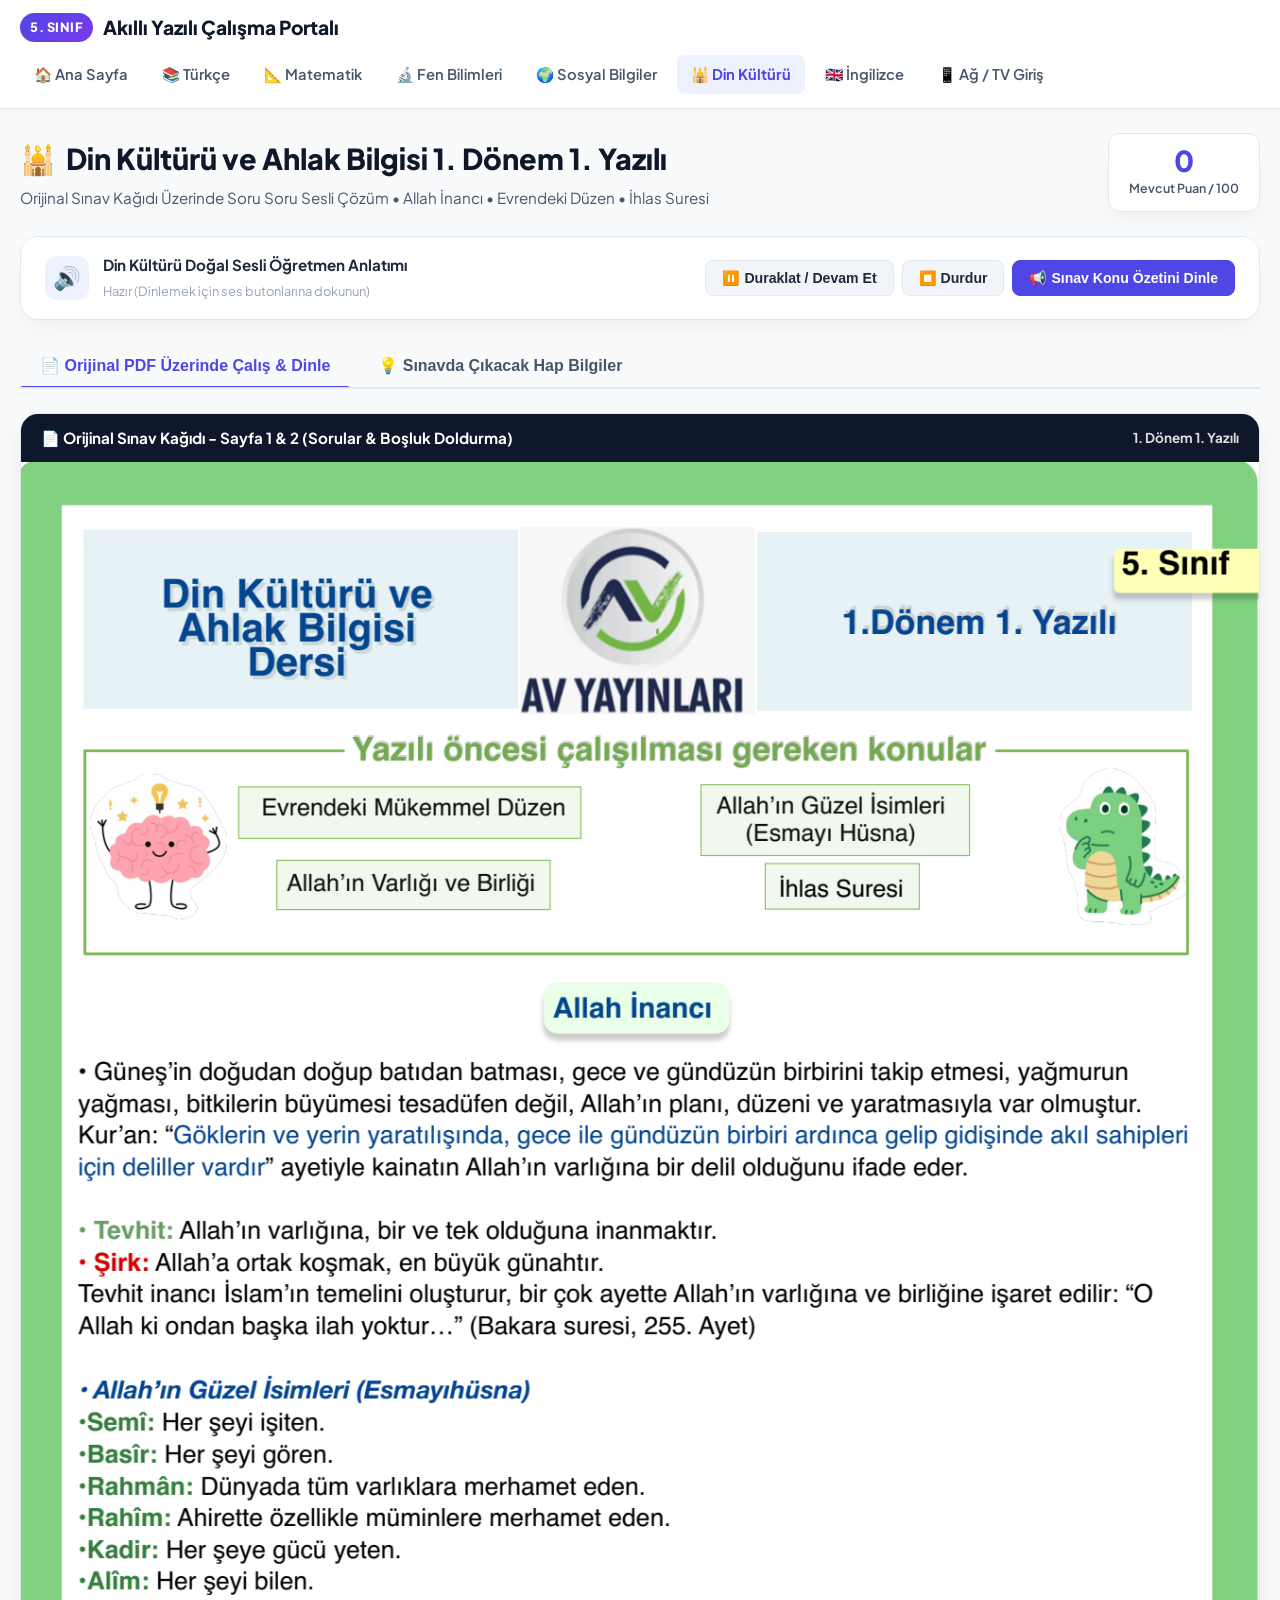
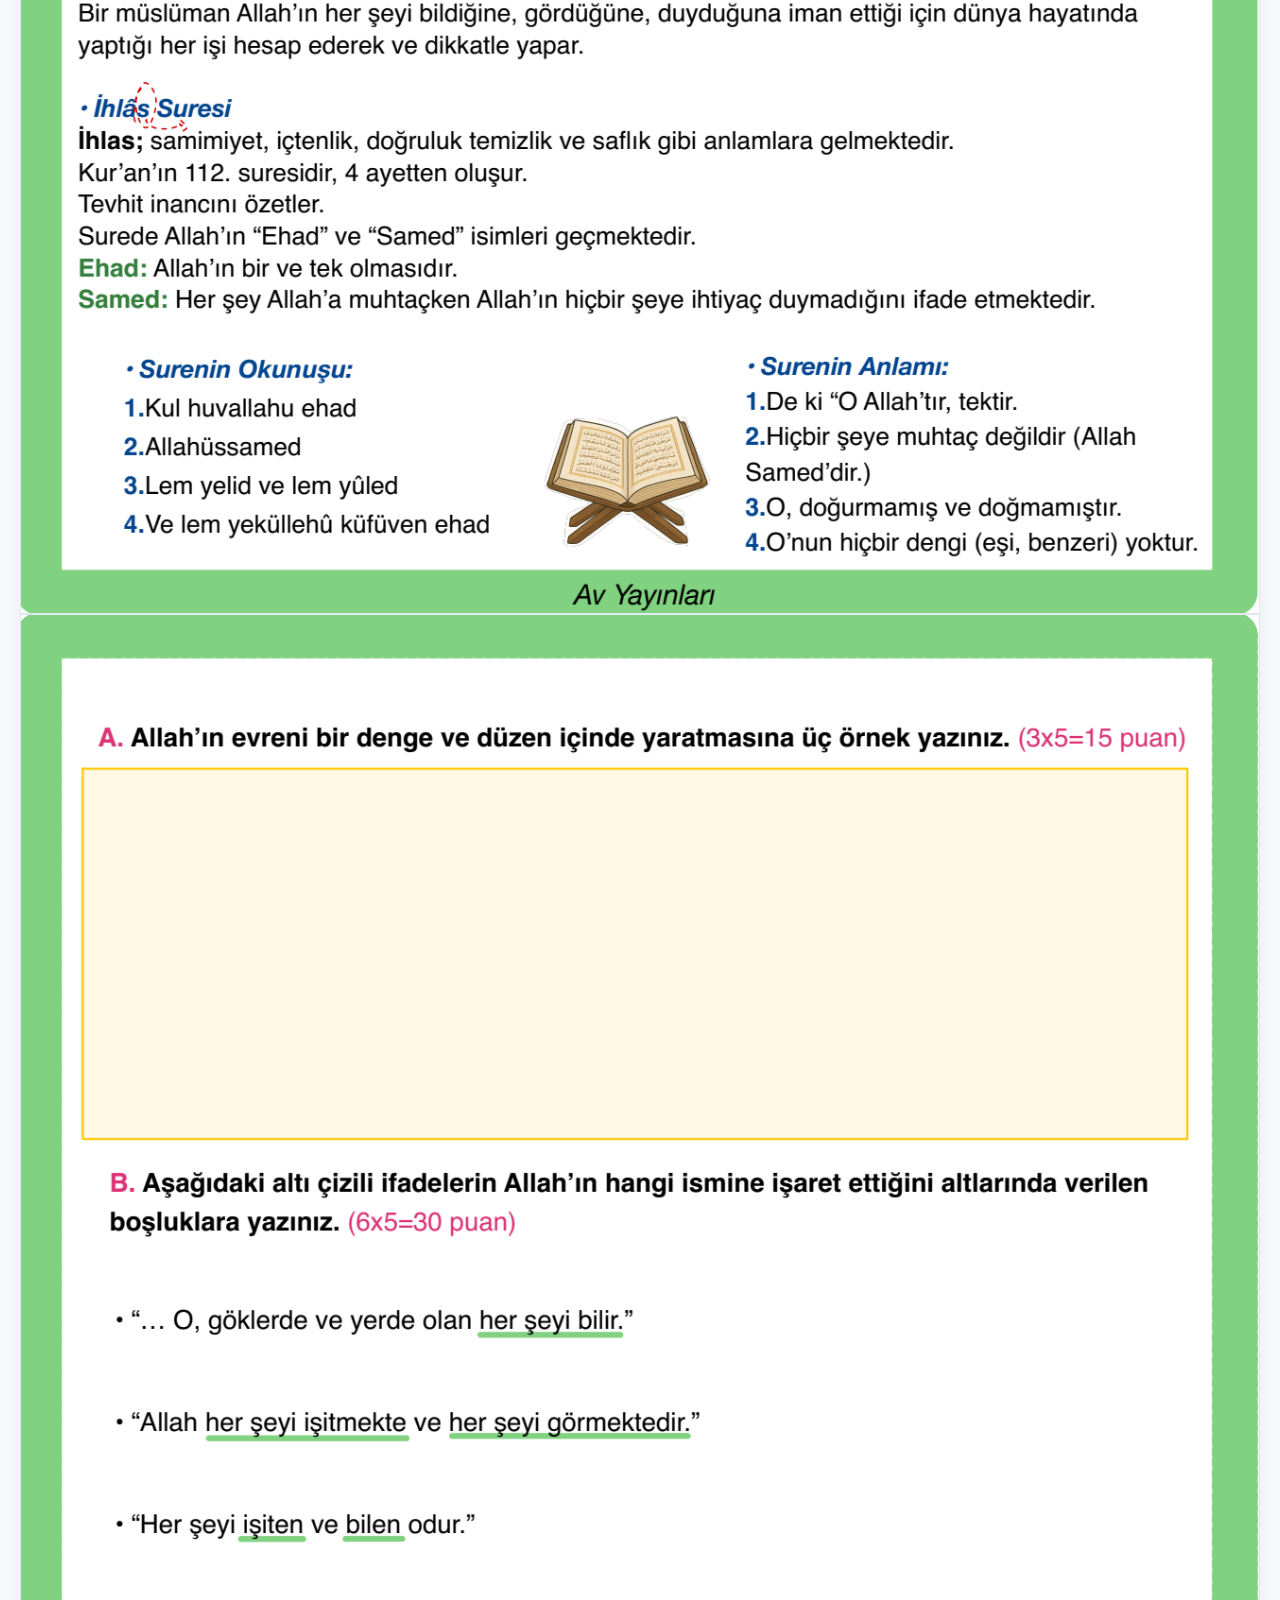
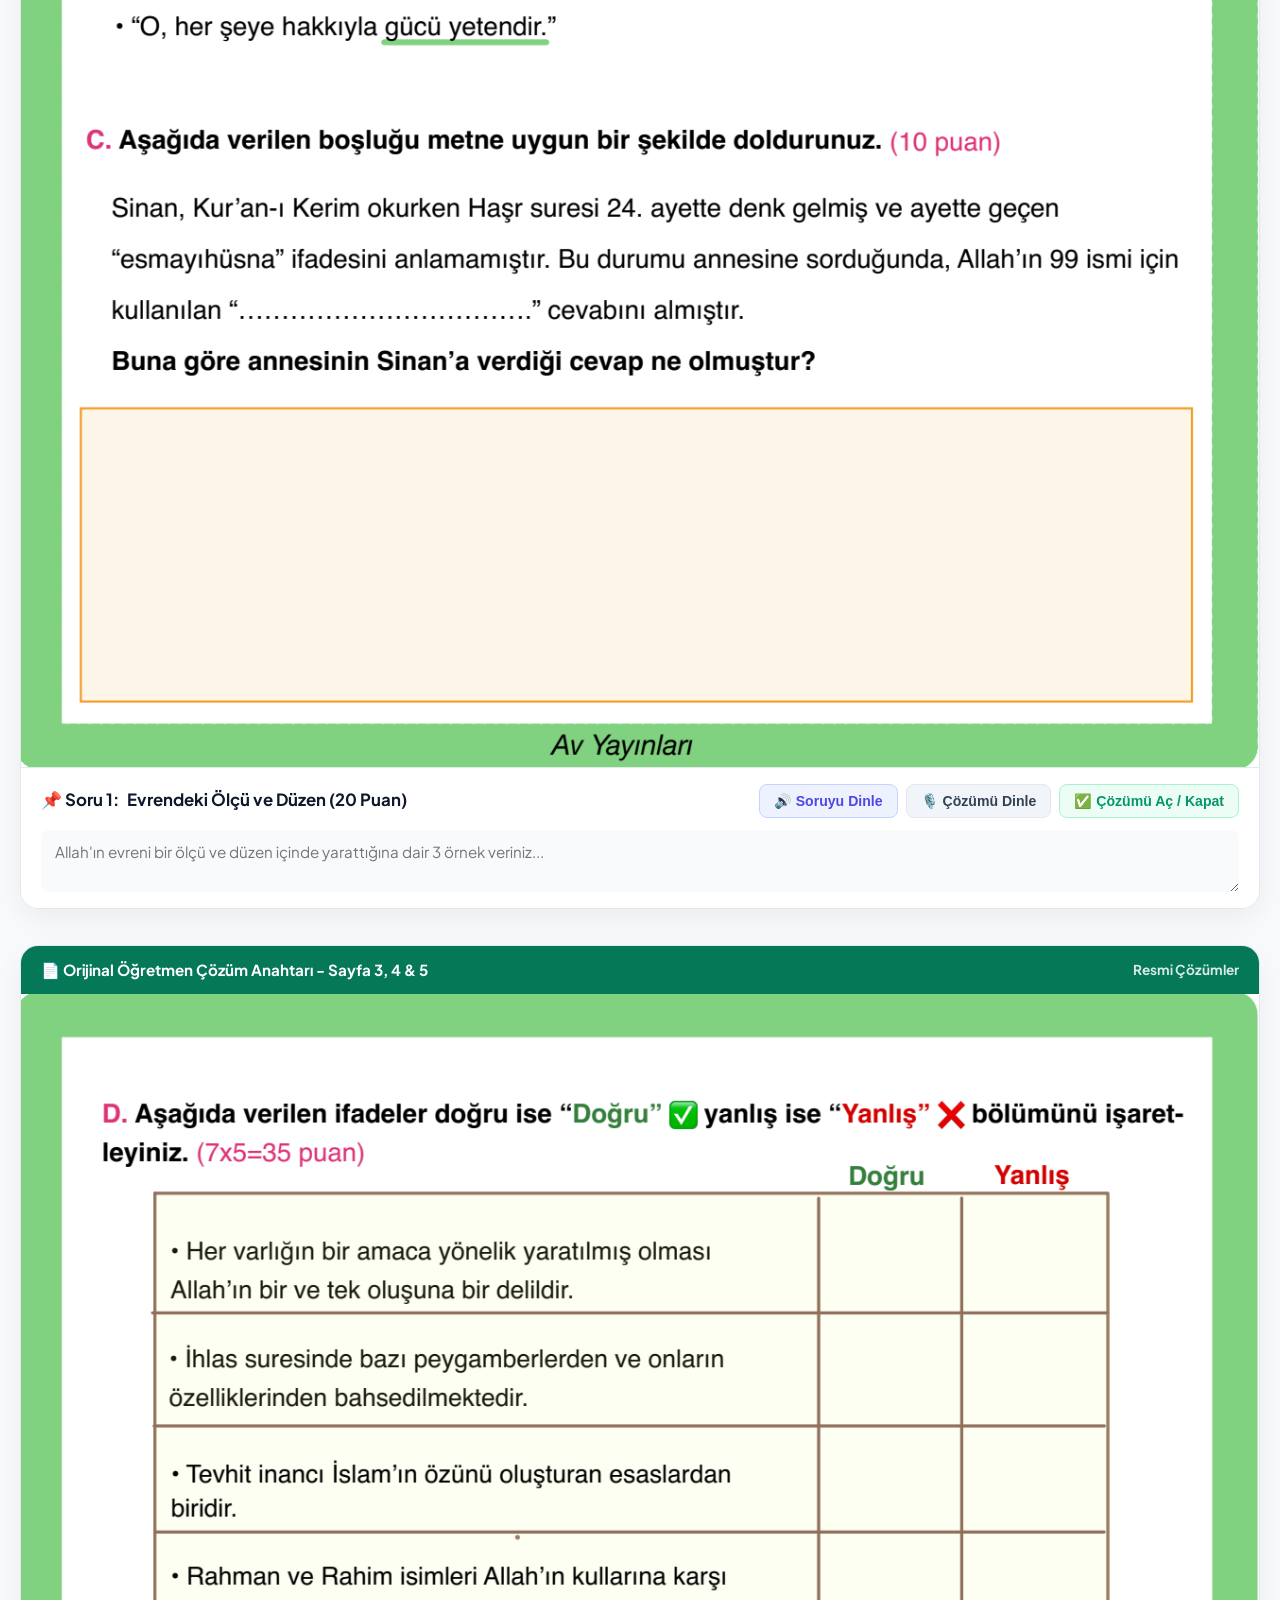
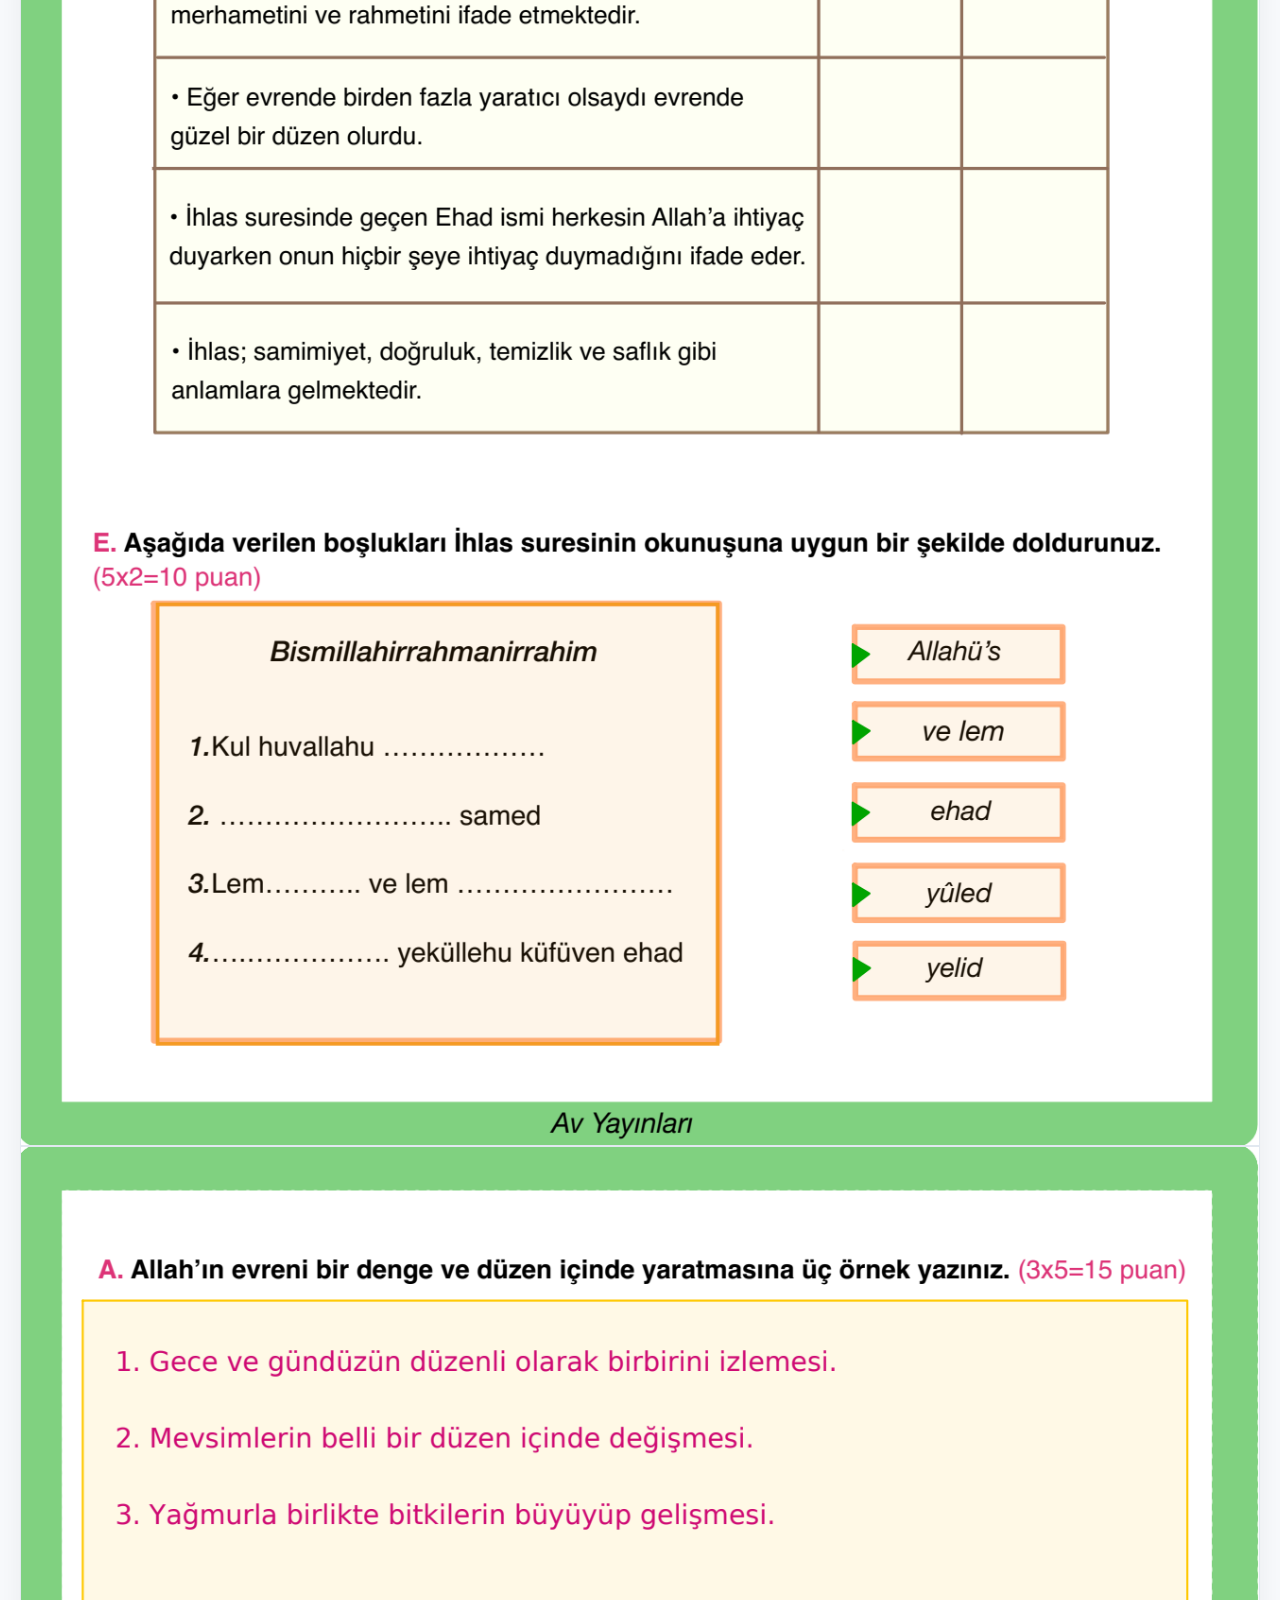
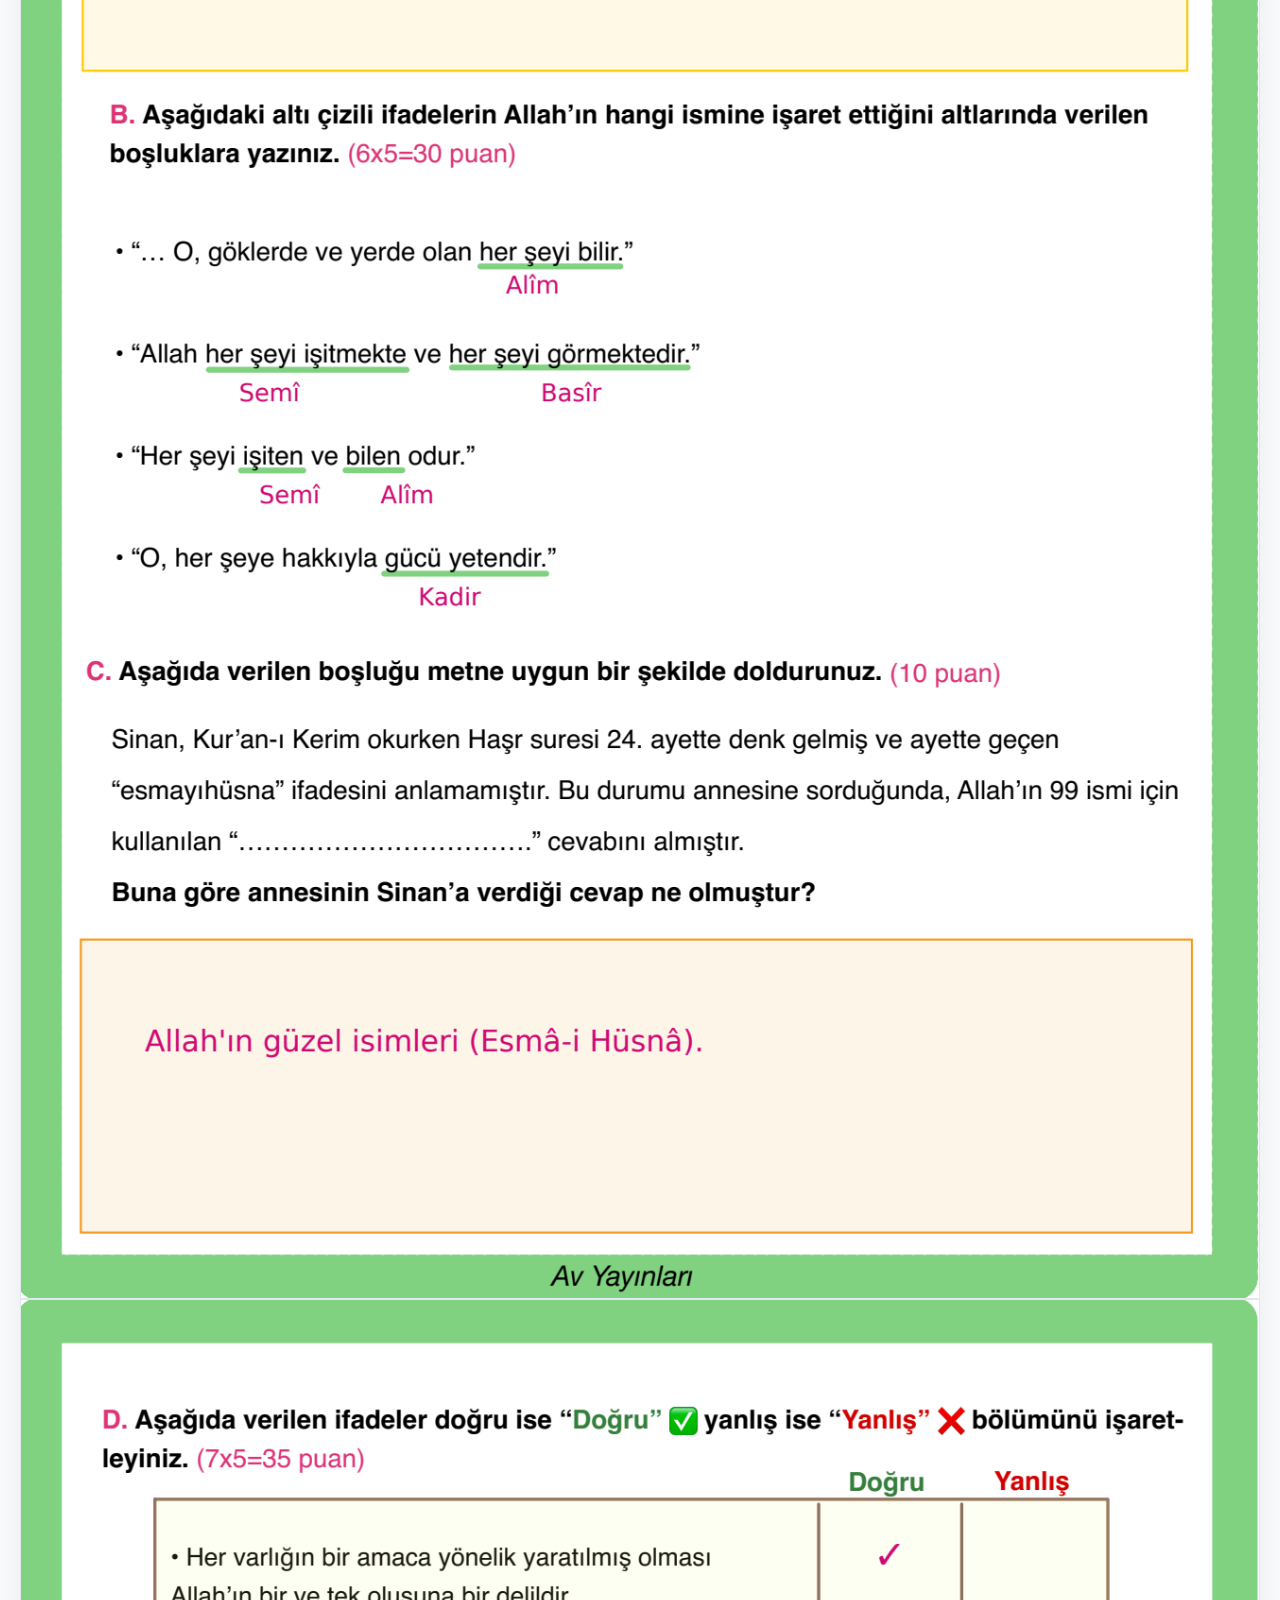
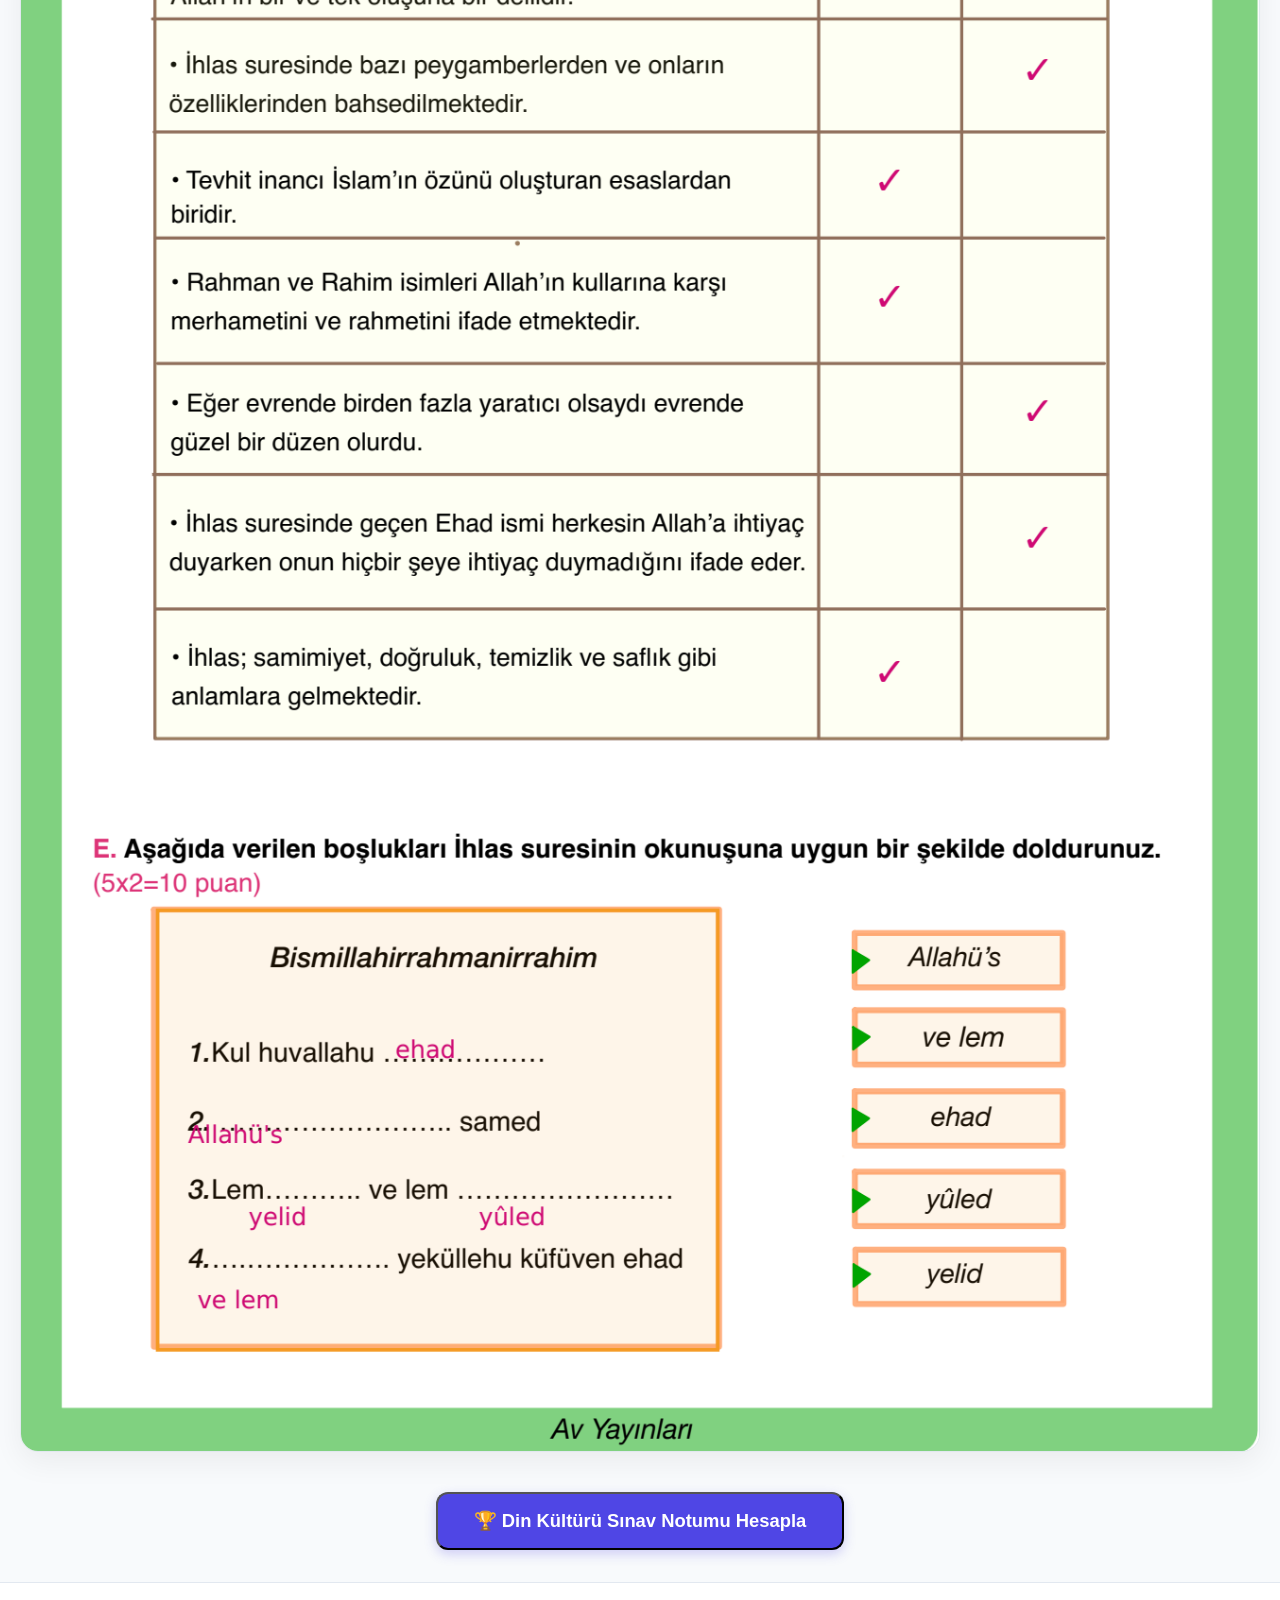
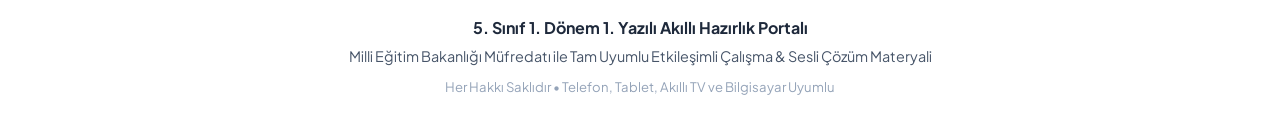
==== din-kulturu.html @ d29bfb3f "Temiz ve ilk yukleme" ====
<!DOCTYPE html>
<html lang="tr">
<head>
  <meta charset="UTF-8">
  <meta name="viewport" content="width=device-width, initial-scale=1.0">
  <title>5. Sınıf Din Kültürü 1. Dönem 1. Yazılı - Orijinal PDF Üzerinde Çalışma</title>
  <link rel="stylesheet" href="assets/css/style.css">
  <link rel="preconnect" href="https://fonts.googleapis.com">
  <link rel="preconnect" href="https://fonts.gstatic.com" crossorigin>
  <link href="https://fonts.googleapis.com/css2?family=Plus+Jakarta+Sans:wght@400;500;600;700;800&display=swap" rel="stylesheet">
  <style>body { font-family: 'Plus Jakarta Sans', system-ui, sans-serif; }</style>
</head>
<body class="theme-din">
  
    <header class="site-header">
      <div class="nav-bar">
        <a href="index.html" class="brand-link">
          <span class="brand-badge">5. SINIF</span>
          <span>Akıllı Yazılı Çalışma Portalı</span>
        </a>
        <nav class="nav-links">
          <a href="index.html" class="nav-link">🏠 Ana Sayfa</a>
<a href="turkce.html" class="nav-link">📚 Türkçe</a>
<a href="matematik.html" class="nav-link">📐 Matematik</a>
<a href="fen-bilimleri.html" class="nav-link">🔬 Fen Bilimleri</a>
<a href="sosyal-bilgiler.html" class="nav-link">🌍 Sosyal Bilgiler</a>
<a href="din-kulturu.html" class="nav-link active">🕌 Din Kültürü</a>
<a href="ingilizce.html" class="nav-link">🇬🇧 İngilizce</a>
<a href="qr_giris.html" class="nav-link">📱 Ağ / TV Giriş</a>

        </nav>
      </div>
    </header>
    

  <main class="container">
    <div class="lesson-header">
      <div class="lesson-info">
        <h1><span>🕌</span> Din Kültürü ve Ahlak Bilgisi 1. Dönem 1. Yazılı</h1>
        <p>Orijinal Sınav Kağıdı Üzerinde Soru Soru Sesli Çözüm • Allah İnancı • Evrendeki Düzen • İhlas Suresi</p>
      </div>
      <div class="score-box">
        <div class="score-val" id="currentScoreVal">0</div>
        <div class="score-lbl">Mevcut Puan / 100</div>
      </div>
    </div>

    <!-- Master Audio Bar -->
    <div class="audio-bar">
      <div class="audio-bar-info">
        <div class="audio-icon-pulse">🔊</div>
        <div>
          <strong style="display:block; font-size:0.95rem;">Din Kültürü Doğal Sesli Öğretmen Anlatımı</strong>
          <span id="audioStatusText" style="font-size:0.8rem; color:#94a3b8;">Hazır (Dinlemek için ses butonlarına dokunun)</span>
        </div>
      </div>
      <div class="audio-controls">
        <button class="btn-audio" onclick="portalApp.pauseSpeech()">⏸️ Duraklat / Devam Et</button>
        <button class="btn-audio" onclick="portalApp.stopSpeech()">⏹️ Durdur</button>
        <button class="btn-audio primary" onclick="portalApp.playAudio('din_summary.mp3')">📢 Sınav Konu Özetini Dinle</button>
      </div>
    </div>

    <!-- Navigation Tabs -->
    <div class="tabs-nav">
      <button class="tab-btn active" data-tab="pdf-pane">📄 Orijinal PDF Üzerinde Çalış & Dinle</button>
      <button class="tab-btn" data-tab="summary-pane">💡 Sınavda Çıkacak Hap Bilgiler</button>
    </div>

    <!-- TAB 1: DIRECT PDF WORKBENCH -->
    <div id="pdf-pane" class="tab-pane active">
      <div class="interactive-pdf-container">
        
        <!-- PAGE 1 -->
        <div class="pdf-interactive-page">
          <div class="page-banner">
            <span>📄 Orijinal Sınav Kağıdı - Sayfa 1 & 2 (Sorular & Boşluk Doldurma)</span>
            <span style="font-size:0.85rem; opacity:0.85;">1. Dönem 1. Yazılı</span>
          </div>
          <div class="pdf-image-wrap">
            <img src="assets/img/din_p1.png" alt="Din Kültürü Sayfa 1" loading="eager">
          </div>
          <div class="pdf-image-wrap" style="border-top:2px solid #e2e8f0;">
            <img src="assets/img/din_p2.png" alt="Din Kültürü Sayfa 2" loading="lazy">
          </div>
          <div class="pdf-question-controls">
            <!-- Q1 Controls -->
            <div class="q-strip-header">
              <div class="q-strip-title"><span>📌 Soru 1:</span> Evrendeki Ölçü ve Düzen (20 Puan)</div>
              <div class="q-strip-actions">
                <button class="btn-q-action audio-play" onclick="portalApp.playAudio('din_q1.mp3')">🔊 Soruyu Dinle</button>
                <button class="btn-q-action" onclick="portalApp.playAudio('din_sol1.mp3')">🎙️ Çözümü Dinle</button>
                <button class="btn-q-action solution-btn" onclick="portalApp.toggleSolution('pdf_sol_din_1')">✅ Çözümü Aç / Kapat</button>
              </div>
            </div>
            <textarea class="student-input-box" placeholder="Allah'ın evreni bir ölçü ve düzen içinde yarattığına dair 3 örnek veriniz..."></textarea>
            <div id="pdf_sol_din_1" class="q-solution-reveal">
              <strong>✅ Resmi Cevap:</strong> 1. Gece ve gündüzün ardı ardına gelmesi, 2. Mevsimlerin kusursuz bir sırayla birbirini takip etmesi, 3. Güneş sistemindeki gezegenlerin birbirine çarpmadan yörüngelerinde dönmesi, 4. Canlıların solunum için oksijene olan dengesi.
              <div class="self-grading">
                <span>Puan Ver:</span>
                <button class="grade-btn full" onclick="portalApp.gradeQuestion('q_din_1', 20, 20, this)">20 Puan (Tam)</button>
                <button class="grade-btn half" onclick="portalApp.gradeQuestion('q_din_1', 20, 10, this)">10 Puan</button>
                <button class="grade-btn zero" onclick="portalApp.gradeQuestion('q_din_1', 20, 0, this)">0 Puan</button>
              </div>
            </div>
          </div>
        </div>

        <!-- PAGE 3 & 4 (Official Answers) -->
        <div class="pdf-interactive-page">
          <div class="page-banner" style="background:#047857;">
            <span>📄 Orijinal Öğretmen Çözüm Anahtarı - Sayfa 3, 4 & 5</span>
            <span style="font-size:0.85rem; opacity:0.85;">Resmi Çözümler</span>
          </div>
          <div class="pdf-image-wrap">
            <img src="assets/img/din_p3.png" alt="Din Kültürü Cevap Sayfa 3" loading="lazy">
          </div>
          <div class="pdf-image-wrap" style="border-top:2px solid #e2e8f0;">
            <img src="assets/img/din_p4.png" alt="Din Kültürü Cevap Sayfa 4" loading="lazy">
          </div>
          <div class="pdf-image-wrap" style="border-top:2px solid #e2e8f0;">
            <img src="assets/img/din_p5.png" alt="Din Kültürü Cevap Sayfa 5" loading="lazy">
          </div>
        </div>

      </div>

      <div style="text-align: center; margin: 32px 0;">
        <button class="btn-start" style="padding: 16px 36px; font-size: 1.15rem; cursor: pointer;" onclick="portalApp.finishExam()">
          🏆 Din Kültürü Sınav Notumu Hesapla
        </button>
      </div>
    </div>

    <!-- TAB 2: SUMMARY HAP BİLGİLER -->
    <div id="summary-pane" class="tab-pane">
      <div class="summary-cards">
        <div class="summary-card">
          <h4>🌌 1. Evrendeki Mükemmel Uyum</h4>
          <ul>
            <li>Evrendeki her şey bir ölçü, düzen ve ahenk içinde yaratılmıştır (Kamer Suresi, 49. ayet).</li>
            <li>Su döngüsü, yer çekimi kanunu ve atmosferin koruyucu kalkanı bu düzenin kanıtlarıdır.</li>
          </ul>
        </div>
        <div class="summary-card">
          <h4>📖 2. İhlas Suresi ve Tevhit</h4>
          <ul>
            <li>Tevhit: Allah'ın bir ve tek olduğuna, hiçbir denginin bulunmadığına inanmaktır.</li>
            <li>İhlas Suresi tevhidi en özlü anlatan suredir: "De ki: O Allah tektir. Samed'dir. Doğurmamış ve doğmamıştır."</li>
          </ul>
        </div>
      </div>
    </div>

  </main>

  
    <div id="scoreModal" class="modal-overlay">
      <div class="modal-content">
        <h2>🎉 Sınav Çalışması Tamamlandı!</h2>
        <div class="modal-score" id="finalScoreVal">100</div>
        <p style="font-weight: 700; color: #64748b; margin-bottom: 12px;">Toplam Başarı Puanı / 100</p>
        <p id="scoreFeedback" style="font-size: 1.05rem; line-height: 1.5; color: #334155;">Harika bir çalışma gerçekleştirdin!</p>
        <button class="btn-modal" onclick="portalApp.closeModal()">Kapat ve İncelemeye Devam Et</button>
      </div>
    </div>
    
  
    <footer class="site-footer">
      <div class="container">
        <p style="font-weight: 700; color: #1e293b; font-size: 1rem;">5. Sınıf 1. Dönem 1. Yazılı Akıllı Hazırlık Portalı</p>
        <p style="margin-top: 4px;">Milli Eğitim Bakanlığı Müfredatı ile Tam Uyumlu Etkileşimli Çalışma & Sesli Çözüm Materyali</p>
        <p style="margin-top: 8px; font-size: 0.82rem; color: #94a3b8;">Her Hakkı Saklıdır • Telefon, Tablet, Akıllı TV ve Bilgisayar Uyumlu</p>
      </div>
    </footer>
    

  <script src="assets/js/app.js"></script>
  <script>
    initLesson('din', 'tr-TR');
  </script>
</body>
</html>
---- assets/css/style.css ----
/* Modern, Responsive & Universal Study Portal Styling (Mobile, Tablet, Desktop, Smart TV / TV Box) */
:root {
  --primary: #4f46e5;
  --primary-hover: #4338ca;
  --primary-light: #eef2ff;
  --slate-900: #0f172a;
  --slate-800: #1e293b;
  --slate-700: #334155;
  --slate-600: #475569;
  --slate-400: #94a3b8;
  --slate-200: #e2e8f0;
  --slate-100: #f1f5f9;
  --slate-50: #f8fafc;
  --success: #10b981;
  --success-dark: #059669;
  --warning: #f59e0b;
  --danger: #ef4444;
  --card-shadow: 0 10px 25px -5px rgba(0, 0, 0, 0.05), 0 8px 10px -6px rgba(0, 0, 0, 0.02);
  --card-shadow-hover: 0 20px 30px -10px rgba(79, 70, 229, 0.15), 0 10px 15px -5px rgba(0, 0, 0, 0.04);
  --radius-lg: 18px;
  --radius-md: 12px;
  --radius-sm: 8px;
}

* {
  box-sizing: border-box;
  margin: 0;
  padding: 0;
  -webkit-tap-highlight-color: transparent;
}

body {
  font-family: system-ui, -apple-system, BlinkMacSystemFont, 'Segoe UI', Roboto, Helvetica, Arial, sans-serif;
  background: #f8fafc;
  color: var(--slate-800);
  line-height: 1.6;
  min-height: 100vh;
  display: flex;
  flex-direction: column;
}

/* TV & Keyboard Focus styling */
a:focus-visible, button:focus-visible, textarea:focus-visible, input:focus-visible {
  outline: 4px solid #6366f1 !important;
  outline-offset: 3px !important;
  transform: scale(1.02);
  transition: transform 0.15s ease;
}

/* Container */
.container {
  width: 100%;
  max-width: 1280px;
  margin: 0 auto;
  padding: 0 20px;
}

/* Header */
.site-header {
  background: #ffffff;
  border-bottom: 1px solid var(--slate-200);
  position: sticky;
  top: 0;
  z-index: 100;
  box-shadow: 0 2px 8px rgba(0,0,0,0.03);
  backdrop-filter: blur(8px);
}

.nav-bar {
  display: flex;
  align-items: center;
  justify-content: space-between;
  padding: 12px 20px;
  max-width: 1280px;
  margin: 0 auto;
  flex-wrap: wrap;
  gap: 12px;
}

.brand-link {
  display: flex;
  align-items: center;
  gap: 10px;
  text-decoration: none;
  font-size: 1.2rem;
  font-weight: 800;
  color: var(--slate-900);
}

.brand-badge {
  background: linear-gradient(135deg, #4f46e5, #7c3aed);
  color: white;
  padding: 4px 10px;
  border-radius: 20px;
  font-size: 0.8rem;
  font-weight: 800;
  letter-spacing: 0.5px;
}

.nav-links {
  display: flex;
  align-items: center;
  gap: 6px;
  overflow-x: auto;
  padding-bottom: 2px;
  max-width: 100%;
}

.nav-link {
  text-decoration: none;
  color: var(--slate-600);
  padding: 8px 14px;
  border-radius: var(--radius-sm);
  font-weight: 600;
  font-size: 0.92rem;
  transition: all 0.2s ease;
  white-space: nowrap;
  display: inline-flex;
  align-items: center;
  gap: 6px;
}

.nav-link:hover {
  background: var(--slate-100);
  color: var(--primary);
}

.nav-link.active {
  background: var(--primary-light);
  color: var(--primary);
  font-weight: 700;
}

/* Hero Section */
.hero {
  background: linear-gradient(135deg, #312e81 0%, #4338ca 50%, #4f46e5 100%);
  color: white;
  border-radius: 24px;
  padding: 40px 32px;
  margin: 24px 0 32px;
  box-shadow: 0 15px 35px -10px rgba(67, 56, 202, 0.4);
  position: relative;
  overflow: hidden;
}

.hero::after {
  content: '';
  position: absolute;
  top: -40px;
  right: -40px;
  width: 250px;
  height: 250px;
  background: radial-gradient(circle, rgba(255,255,255,0.15) 0%, transparent 70%);
  border-radius: 50%;
  pointer-events: none;
}

.hero h1 {
  font-size: 2.1rem;
  font-weight: 800;
  line-height: 1.25;
  margin-bottom: 12px;
  letter-spacing: -0.5px;
}

.hero p {
  font-size: 1.05rem;
  color: #e0e7ff;
  max-width: 800px;
  line-height: 1.6;
}

.hero-stats {
  display: flex;
  flex-wrap: wrap;
  gap: 10px;
  margin-top: 24px;
}

.stat-pill {
  background: rgba(255, 255, 255, 0.16);
  border: 1px solid rgba(255, 255, 255, 0.25);
  backdrop-filter: blur(10px);
  padding: 8px 16px;
  border-radius: 30px;
  font-size: 0.9rem;
  font-weight: 600;
  display: flex;
  align-items: center;
  gap: 6px;
}

.stat-pill.network {
  background: #10b981;
  color: white;
  border: none;
  font-weight: 700;
}

/* Subject Grid */
.subject-grid {
  display: grid;
  grid-template-columns: repeat(auto-fit, minmax(340px, 1fr));
  gap: 24px;
  margin-bottom: 48px;
}

.subject-card {
  background: white;
  border-radius: var(--radius-lg);
  padding: 26px;
  border: 1px solid var(--slate-200);
  box-shadow: var(--card-shadow);
  display: flex;
  flex-direction: column;
  transition: all 0.25s cubic-bezier(0.16, 1, 0.3, 1);
  position: relative;
  overflow: hidden;
}

.subject-card::before {
  content: '';
  position: absolute;
  top: 0;
  left: 0;
  right: 0;
  height: 6px;
  background: var(--primary);
}

.subject-card.theme-fen::before { background: #0ea5e9; }
.subject-card.theme-mat::before { background: #3b82f6; }
.subject-card.theme-turkce::before { background: #ef4444; }
.subject-card.theme-sosyal::before { background: #f59e0b; }
.subject-card.theme-din::before { background: #10b981; }
.subject-card.theme-ingilizce::before { background: #8b5cf6; }

.subject-card:hover {
  transform: translateY(-5px);
  box-shadow: var(--card-shadow-hover);
  border-color: #cbd5e1;
}

.card-top {
  display: flex;
  align-items: center;
  justify-content: space-between;
  margin-bottom: 16px;
}

.card-icon {
  width: 52px;
  height: 52px;
  border-radius: 14px;
  background: var(--slate-100);
  display: flex;
  align-items: center;
  justify-content: center;
  font-size: 1.8rem;
}

.card-badge {
  background: var(--slate-100);
  color: var(--slate-700);
  padding: 4px 10px;
  border-radius: 20px;
  font-size: 0.78rem;
  font-weight: 700;
}

.subject-card h3 {
  font-size: 1.35rem;
  color: var(--slate-900);
  margin-bottom: 8px;
  font-weight: 700;
}

.subject-card p {
  color: var(--slate-600);
  font-size: 0.92rem;
  margin-bottom: 18px;
  flex-grow: 1;
}

.topic-tags {
  display: flex;
  flex-wrap: wrap;
  gap: 6px;
  margin-bottom: 22px;
}

.tag {
  background: var(--slate-50);
  border: 1px solid var(--slate-200);
  padding: 4px 9px;
  border-radius: 6px;
  font-size: 0.78rem;
  color: var(--slate-700);
  font-weight: 500;
}

.btn-start {
  display: inline-flex;
  align-items: center;
  justify-content: center;
  gap: 8px;
  background: var(--primary);
  color: white;
  text-decoration: none;
  padding: 12px 20px;
  border-radius: var(--radius-md);
  font-weight: 700;
  font-size: 0.98rem;
  transition: all 0.2s ease;
  box-shadow: 0 4px 12px rgba(79, 70, 229, 0.25);
}

.btn-start:hover {
  background: var(--primary-hover);
  transform: translateY(-1px);
  box-shadow: 0 6px 16px rgba(79, 70, 229, 0.35);
}

/* Master Audio Bar */
.audio-bar {
  background: white;
  border-radius: var(--radius-lg);
  padding: 16px 24px;
  margin-bottom: 24px;
  border: 1px solid var(--slate-200);
  box-shadow: var(--card-shadow);
  display: flex;
  align-items: center;
  justify-content: space-between;
  flex-wrap: wrap;
  gap: 16px;
}

.audio-bar.speaking {
  border-color: #6366f1;
  background: linear-gradient(to right, #ffffff, #f5f3ff);
}

.audio-bar-info {
  display: flex;
  align-items: center;
  gap: 14px;
}

.audio-icon-pulse {
  width: 44px;
  height: 44px;
  border-radius: 12px;
  background: var(--primary-light);
  color: var(--primary);
  display: flex;
  align-items: center;
  justify-content: center;
  font-size: 1.4rem;
}

.audio-controls {
  display: flex;
  align-items: center;
  gap: 8px;
  flex-wrap: wrap;
}

.btn-audio {
  background: var(--slate-100);
  color: var(--slate-800);
  border: 1px solid var(--slate-200);
  padding: 9px 16px;
  border-radius: var(--radius-sm);
  font-weight: 600;
  font-size: 0.88rem;
  cursor: pointer;
  transition: all 0.15s ease;
  display: inline-flex;
  align-items: center;
  gap: 6px;
}

.btn-audio:hover {
  background: var(--slate-200);
}

.btn-audio.primary {
  background: var(--primary);
  color: white;
  border-color: var(--primary);
}

.btn-audio.primary:hover {
  background: var(--primary-hover);
}

/* Tabs */
.tabs-nav {
  display: flex;
  gap: 8px;
  border-bottom: 2px solid var(--slate-200);
  margin-bottom: 24px;
  overflow-x: auto;
}

.tab-btn {
  background: none;
  border: none;
  padding: 12px 20px;
  font-size: 1rem;
  font-weight: 700;
  color: var(--slate-600);
  cursor: pointer;
  position: relative;
  transition: all 0.2s ease;
  white-space: nowrap;
}

.tab-btn:hover {
  color: var(--primary);
}

.tab-btn.active {
  color: var(--primary);
}

.tab-btn.active::after {
  content: '';
  position: absolute;
  bottom: -2px;
  left: 0;
  right: 0;
  height: 3px;
  background: var(--primary);
  border-radius: 3px 3px 0 0;
}

.tab-pane {
  display: none;
}

.tab-pane.active {
  display: block;
}

/* Lesson Header & Score Box */
.lesson-header {
  display: flex;
  align-items: center;
  justify-content: space-between;
  margin: 24px 0;
  flex-wrap: wrap;
  gap: 16px;
}

.lesson-info h1 {
  font-size: 1.8rem;
  font-weight: 800;
  color: var(--slate-900);
  display: flex;
  align-items: center;
  gap: 10px;
}

.lesson-info p {
  color: var(--slate-600);
  font-size: 0.95rem;
  margin-top: 4px;
}

.score-box {
  background: white;
  border: 1px solid var(--slate-200);
  border-radius: var(--radius-md);
  padding: 12px 20px;
  text-align: center;
  box-shadow: var(--card-shadow);
  min-width: 140px;
}

.score-val {
  font-size: 1.8rem;
  font-weight: 800;
  color: var(--primary);
  line-height: 1;
}

.score-lbl {
  font-size: 0.78rem;
  font-weight: 600;
  color: var(--slate-600);
  margin-top: 4px;
}

/* PDF INTERACTIVE VIEWER & OVERLAY */
.interactive-pdf-container {
  display: flex;
  flex-direction: column;
  gap: 36px;
  margin-bottom: 40px;
}

.pdf-interactive-page {
  background: white;
  border-radius: var(--radius-lg);
  border: 1px solid var(--slate-200);
  box-shadow: 0 10px 30px rgba(0,0,0,0.06);
  overflow: hidden;
}

.page-banner {
  background: var(--slate-900);
  color: white;
  padding: 12px 20px;
  display: flex;
  justify-content: space-between;
  align-items: center;
  font-weight: 700;
  font-size: 0.95rem;
}

.pdf-image-wrap {
  position: relative;
  width: 100%;
  background: #f1f5f9;
  text-align: center;
  line-height: 0;
}

.pdf-image-wrap img {
  width: 100%;
  height: auto;
  display: block;
  user-select: none;
}

/* Question Action Strip under/on PDF */
.pdf-question-controls {
  background: #ffffff;
  border-top: 1px solid var(--slate-200);
  padding: 16px 20px;
  display: flex;
  flex-direction: column;
  gap: 12px;
}

.q-strip-header {
  display: flex;
  align-items: center;
  justify-content: space-between;
  flex-wrap: wrap;
  gap: 8px;
}

.q-strip-title {
  font-size: 1.05rem;
  font-weight: 700;
  color: var(--slate-900);
  display: flex;
  align-items: center;
  gap: 8px;
}

.q-strip-actions {
  display: flex;
  align-items: center;
  gap: 8px;
  flex-wrap: wrap;
}

.btn-q-action {
  background: var(--slate-100);
  color: var(--slate-700);
  border: 1px solid var(--slate-200);
  padding: 8px 14px;
  border-radius: 8px;
  font-size: 0.88rem;
  font-weight: 600;
  cursor: pointer;
  transition: all 0.15s ease;
  display: inline-flex;
  align-items: center;
  gap: 6px;
}

.btn-q-action:hover {
  background: var(--slate-200);
  color: var(--slate-900);
}

.btn-q-action.audio-play {
  background: #eef2ff;
  color: #4f46e5;
  border-color: #c7d2fe;
}

.btn-q-action.audio-play:hover {
  background: #e0e7ff;
}

.btn-q-action.solution-btn {
  background: #ecfdf5;
  color: #059669;
  border-color: #a7f3d0;
}

.btn-q-action.solution-btn:hover {
  background: #d1fae5;
}

.student-input-box {
  width: 100%;
  padding: 12px 14px;
  border-radius: 8px;
  border: 1px solid var(--slate-300);
  font-family: inherit;
  font-size: 0.95rem;
  background: var(--slate-50);
  resize: vertical;
  min-height: 50px;
}

.student-input-box:focus {
  background: white;
  border-color: var(--primary);
}

.q-solution-reveal {
  display: none;
  background: #f0fdf4;
  border: 1px solid #bbf7d0;
  border-radius: 8px;
  padding: 14px 18px;
  color: #166534;
  font-size: 0.92rem;
  line-height: 1.6;
}

.q-solution-reveal.show {
  display: block;
  animation: fadeIn 0.2s ease-in;
}

@keyframes fadeIn {
  from { opacity: 0; transform: translateY(-4px); }
  to { opacity: 1; transform: translateY(0); }
}

/* Question Cards (Traditional View) */
.question-card {
  background: white;
  border-radius: var(--radius-lg);
  border: 1px solid var(--slate-200);
  padding: 24px;
  margin-bottom: 24px;
  box-shadow: var(--card-shadow);
  transition: border-color 0.2s ease;
}

.question-card.active-reading {
  border-color: var(--primary);
  box-shadow: 0 0 0 3px rgba(79, 70, 229, 0.15);
}

.q-header {
  display: flex;
  justify-content: space-between;
  align-items: center;
  margin-bottom: 12px;
}

.q-badge {
  background: var(--primary-light);
  color: var(--primary);
  padding: 4px 12px;
  border-radius: 20px;
  font-size: 0.82rem;
  font-weight: 700;
}

.q-points {
  font-weight: 700;
  color: var(--slate-600);
  font-size: 0.88rem;
}

.q-text {
  font-size: 1.05rem;
  color: var(--slate-800);
  margin-bottom: 16px;
  line-height: 1.6;
}

.q-actions {
  display: flex;
  gap: 8px;
  flex-wrap: wrap;
  margin-top: 14px;
}

.btn-q {
  padding: 8px 14px;
  border-radius: var(--radius-sm);
  font-weight: 600;
  font-size: 0.86rem;
  border: 1px solid var(--slate-200);
  background: var(--slate-100);
  cursor: pointer;
  transition: all 0.15s ease;
}

.btn-q:hover {
  background: var(--slate-200);
}

.btn-q-audio {
  background: var(--primary-light);
  color: var(--primary);
  border-color: #c7d2fe;
}

.solution-box {
  display: none;
  background: #f0fdf4;
  border: 1px solid #bbf7d0;
  border-radius: 8px;
  padding: 14px;
  margin-top: 14px;
  color: #166534;
}

.solution-box.show {
  display: block;
}

.hint-box {
  display: none;
  background: #fffbeb;
  border: 1px solid #fde68a;
  border-radius: 8px;
  padding: 12px;
  margin-top: 12px;
  color: #92400e;
  font-size: 0.9rem;
}

.hint-box.show {
  display: block;
}

.self-grading {
  display: flex;
  align-items: center;
  gap: 8px;
  margin-top: 16px;
  padding-top: 14px;
  border-top: 1px dashed var(--slate-200);
  font-size: 0.88rem;
}

.grade-btn {
  border: 1px solid var(--slate-300);
  background: white;
  padding: 6px 12px;
  border-radius: 6px;
  font-weight: 600;
  cursor: pointer;
}

.grade-btn.full:hover, .grade-btn.active-full {
  background: #ecfdf5;
  color: #059669;
  border-color: #10b981;
}

.grade-btn.half:hover, .grade-btn.active-half {
  background: #fffbeb;
  color: #d97706;
  border-color: #f59e0b;
}

.grade-btn.zero:hover, .grade-btn.active-zero {
  background: #fef2f2;
  color: #dc2626;
  border-color: #ef4444;
}

/* Summary Cards */
.summary-cards {
  display: flex;
  flex-direction: column;
  gap: 16px;
}

.summary-card {
  background: white;
  border-radius: var(--radius-md);
  border: 1px solid var(--slate-200);
  padding: 20px;
  box-shadow: var(--card-shadow);
}

.summary-card h4 {
  color: var(--primary);
  margin-bottom: 10px;
  font-size: 1.1rem;
}

.summary-card ul {
  padding-left: 20px;
  display: flex;
  flex-direction: column;
  gap: 8px;
  font-size: 0.95rem;
}

/* Modals */
.modal-overlay {
  position: fixed;
  inset: 0;
  background: rgba(15, 23, 42, 0.6);
  backdrop-filter: blur(4px);
  display: none;
  align-items: center;
  justify-content: center;
  z-index: 1000;
  padding: 20px;
}

.modal-overlay.show {
  display: flex;
}

.modal-content {
  background: white;
  border-radius: 20px;
  max-width: 480px;
  width: 100%;
  padding: 32px;
  text-align: center;
  box-shadow: 0 25px 50px -12px rgba(0, 0, 0, 0.25);
}

.modal-score {
  font-size: 4rem;
  font-weight: 900;
  color: var(--primary);
  line-height: 1;
  margin: 16px 0 8px;
}

.btn-modal {
  background: var(--primary);
  color: white;
  border: none;
  padding: 12px 24px;
  border-radius: var(--radius-md);
  font-weight: 700;
  font-size: 1rem;
  cursor: pointer;
  margin-top: 20px;
  width: 100%;
}

/* Footer */
.site-footer {
  margin-top: auto;
  background: white;
  border-top: 1px solid var(--slate-200);
  padding: 32px 0;
  text-align: center;
  color: var(--slate-600);
  font-size: 0.9rem;
}

/* Responsive Breakpoints (Phone, Tablet, Smart TV) */
@media (max-width: 768px) {
  .hero {
    padding: 28px 20px;
    border-radius: 18px;
  }
  .hero h1 {
    font-size: 1.6rem;
  }
  .subject-grid {
    grid-template-columns: 1fr;
  }
  .audio-bar {
    flex-direction: column;
    align-items: flex-start;
  }
  .audio-controls {
    width: 100%;
    justify-content: space-between;
  }
}

/* Smart TV & Large Screen optimization (TV Box, Android TV, Big Screens) */
@media (min-width: 1400px) {
  .container {
    max-width: 1440px;
  }
  body {
    font-size: 18px;
  }
  .btn-start, .btn-q-action, .tab-btn {
    font-size: 1.1rem;
    padding: 14px 24px;
  }
  .hero h1 {
    font-size: 2.6rem;
  }
}
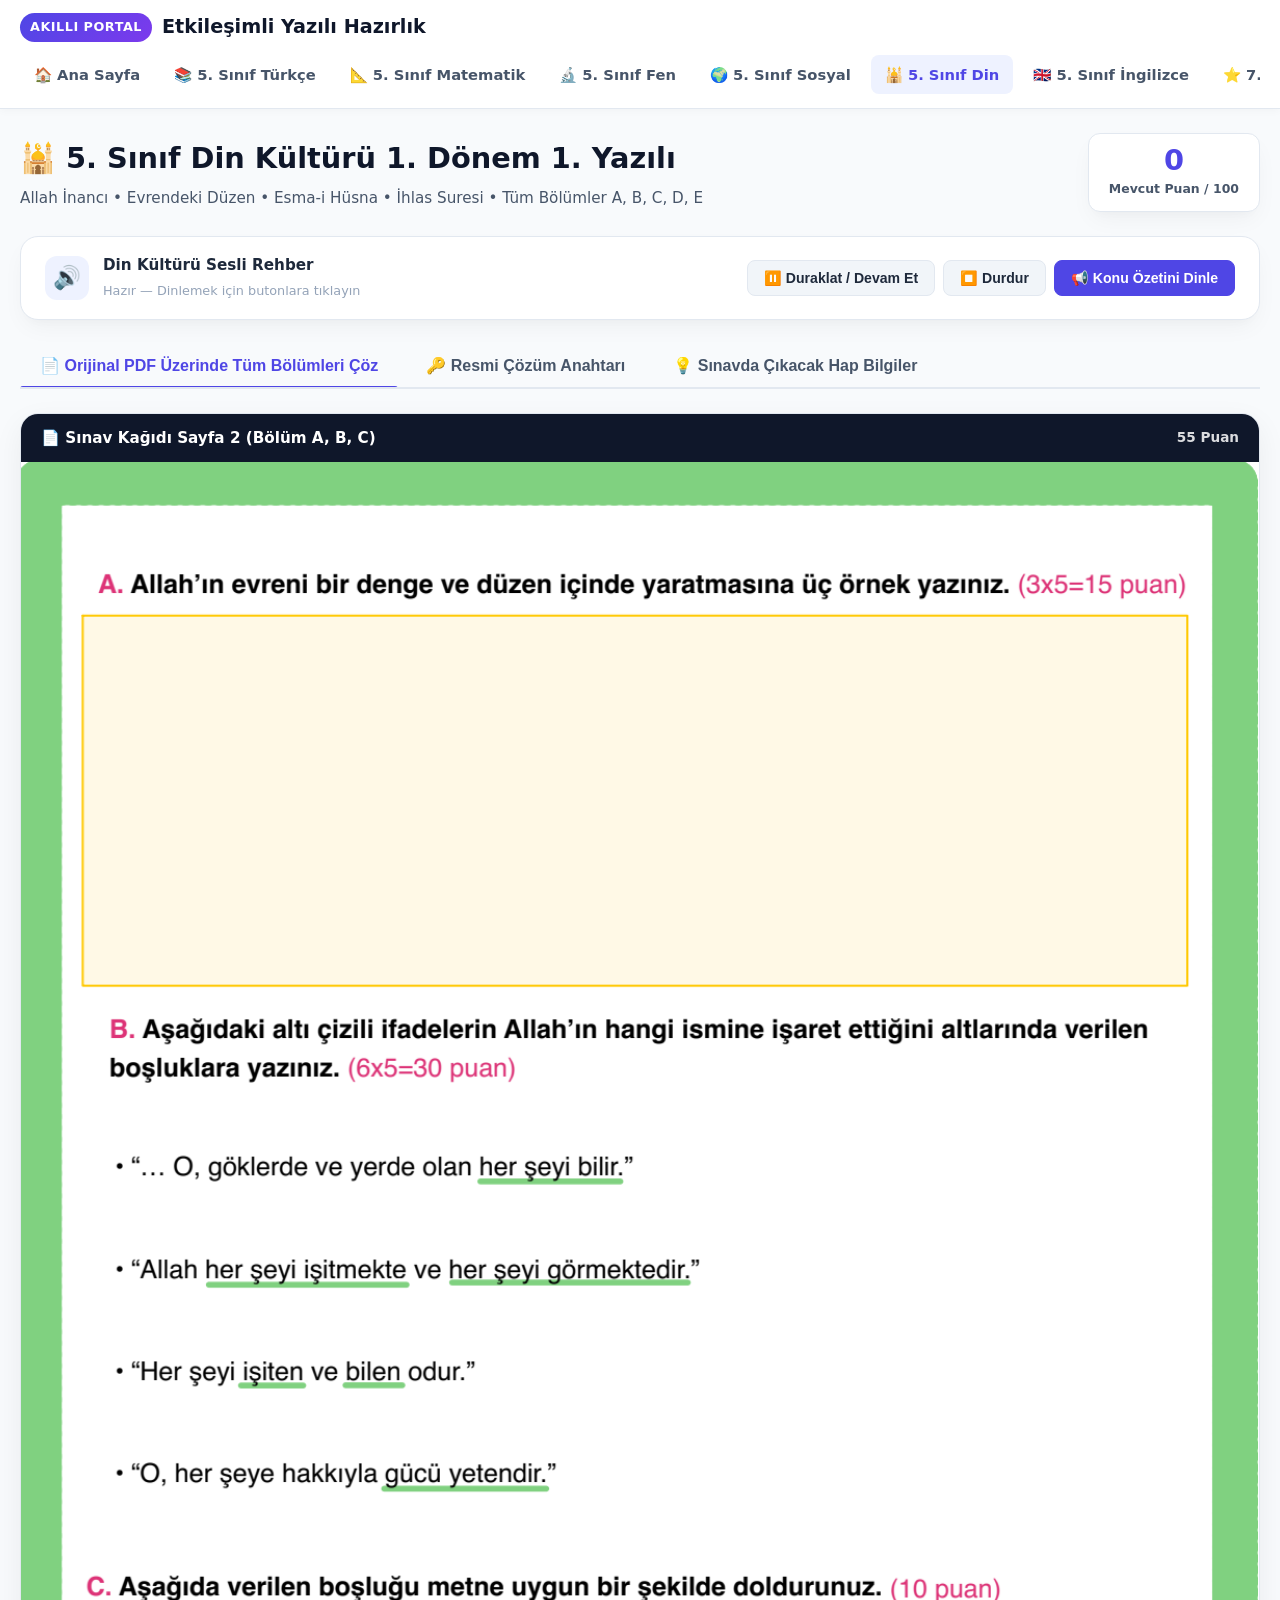
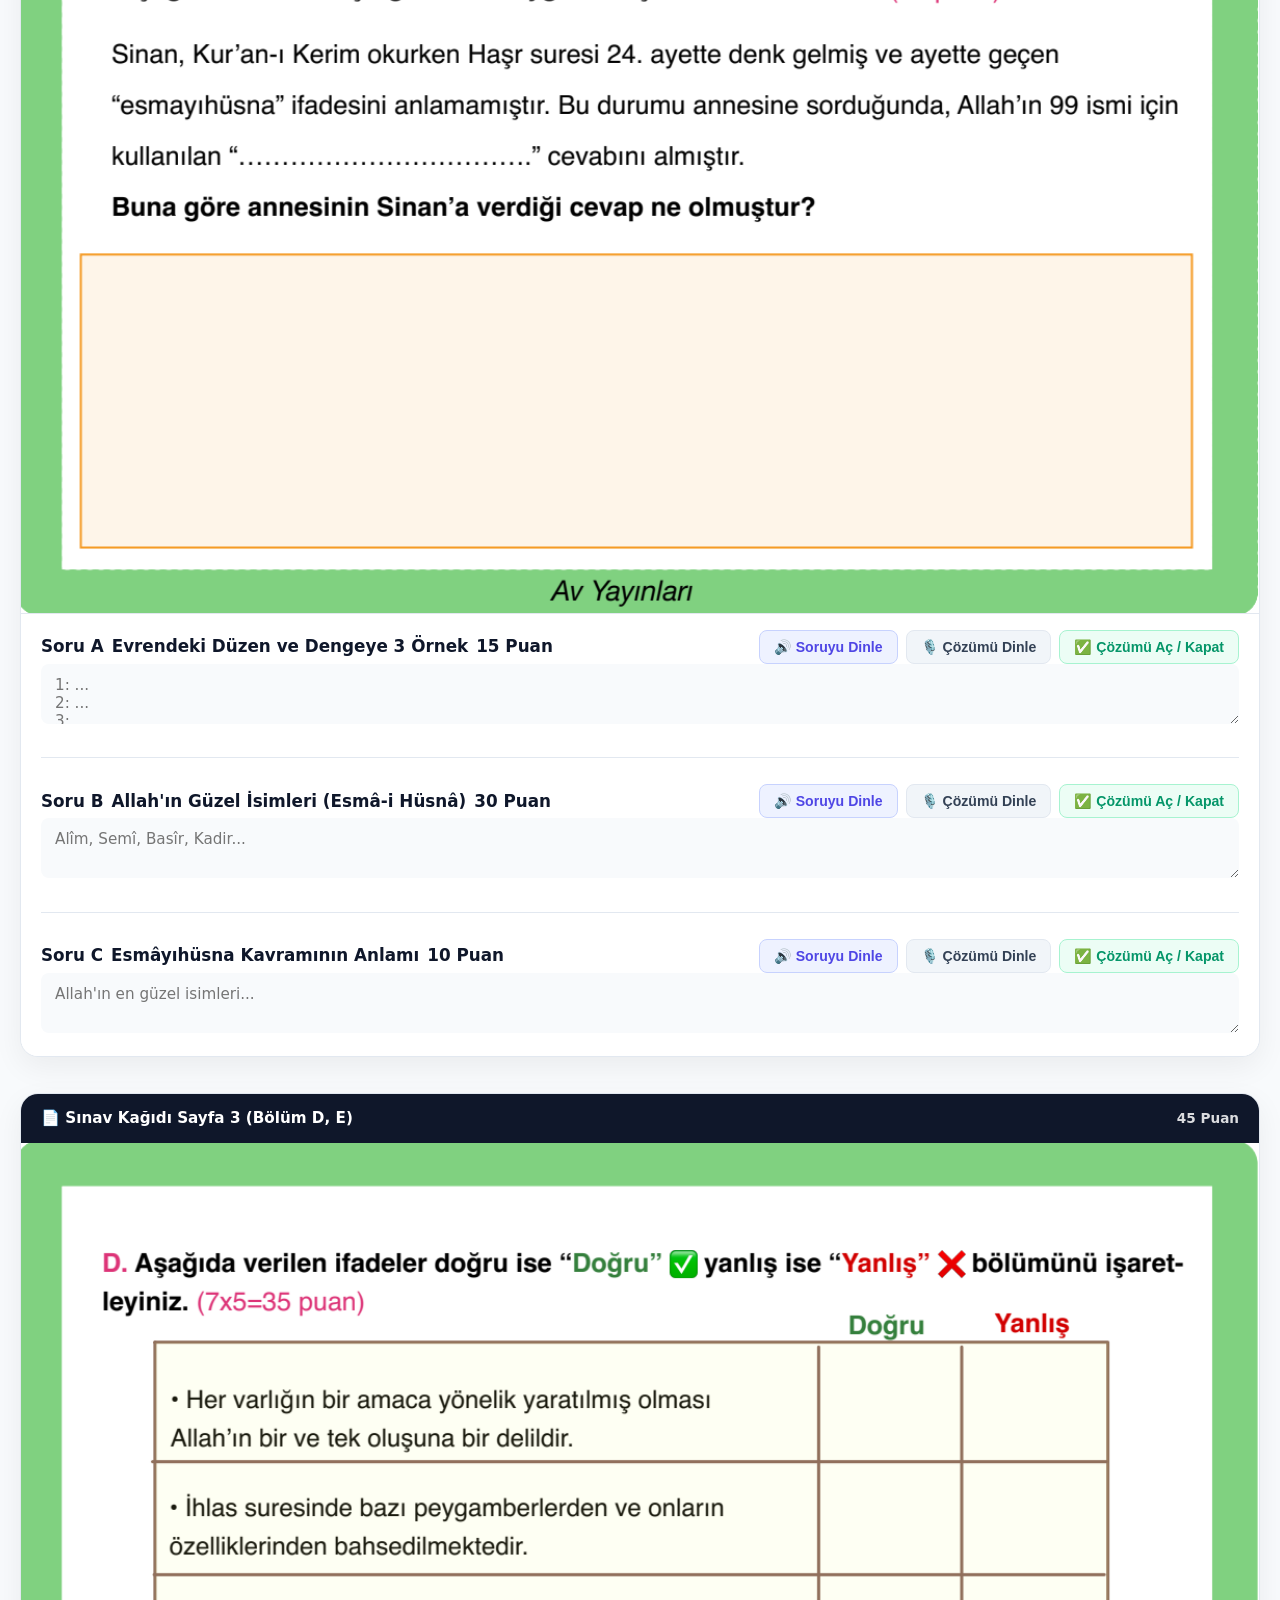
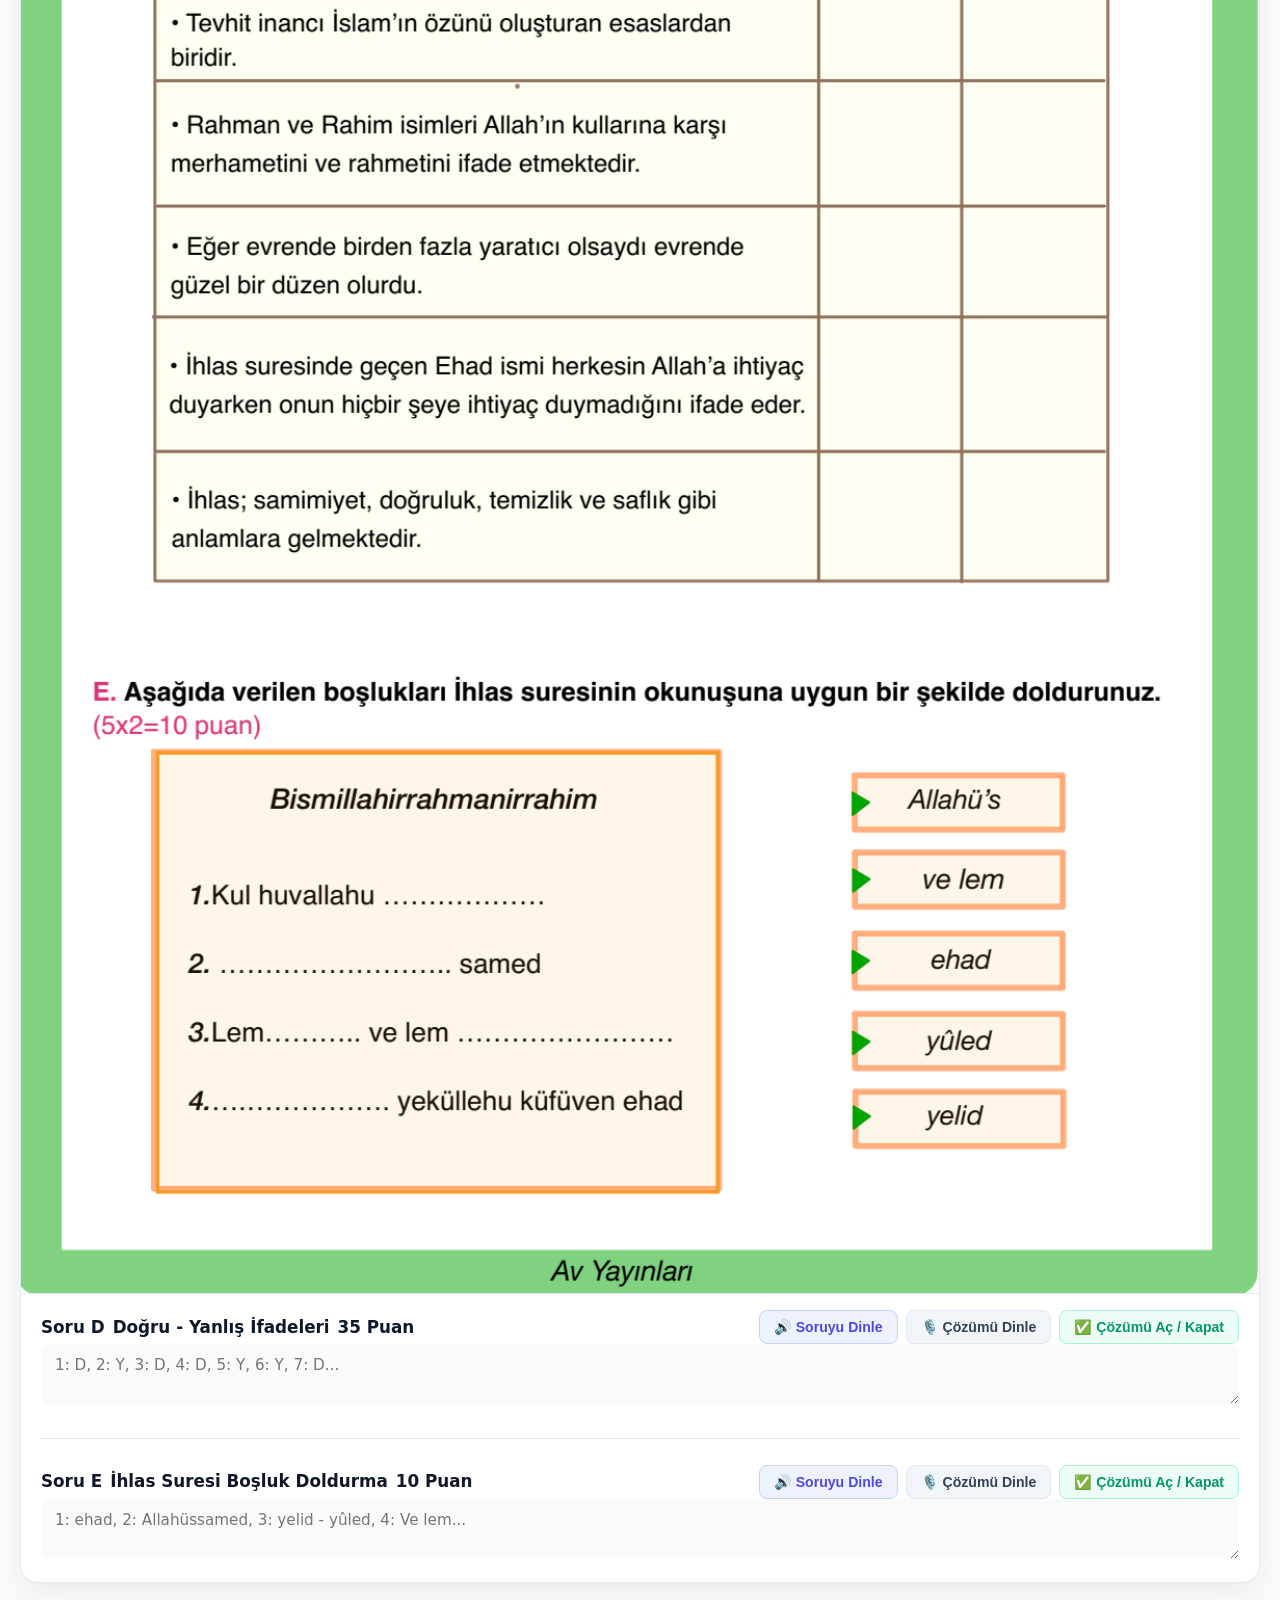
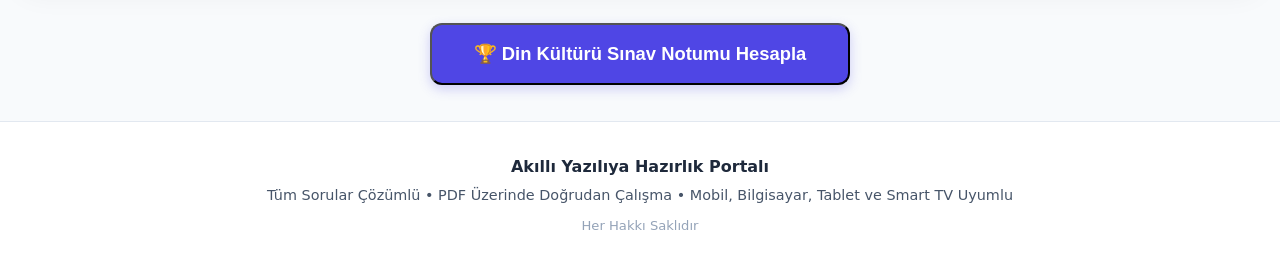
==== commit 7cf94230: "Ders icerikleri ve sayfalar guncellendi" ====
--- a/din-kulturu.html
+++ b/din-kulturu.html
@@ -3,29 +3,29 @@
 <head>
   <meta charset="UTF-8">
   <meta name="viewport" content="width=device-width, initial-scale=1.0">
-  <title>5. Sınıf Din Kültürü 1. Dönem 1. Yazılı - Orijinal PDF Üzerinde Çalışma</title>
+  <title>5. Sınıf Din Kültürü 1. Dönem 1. Yazılı - Tüm Sorular Çözümlü</title>
   <link rel="stylesheet" href="assets/css/style.css">
   <link rel="preconnect" href="https://fonts.googleapis.com">
   <link rel="preconnect" href="https://fonts.gstatic.com" crossorigin>
   <link href="https://fonts.googleapis.com/css2?family=Plus+Jakarta+Sans:wght@400;500;600;700;800&display=swap" rel="stylesheet">
-  <style>body { font-family: 'Plus Jakarta Sans', system-ui, sans-serif; }</style>
 </head>
 <body class="theme-din">
   
     <header class="site-header">
       <div class="nav-bar">
         <a href="index.html" class="brand-link">
-          <span class="brand-badge">5. SINIF</span>
-          <span>Akıllı Yazılı Çalışma Portalı</span>
+          <span class="brand-badge">AKILLI PORTAL</span>
+          <span>Etkileşimli Yazılı Hazırlık</span>
         </a>
         <nav class="nav-links">
           <a href="index.html" class="nav-link">🏠 Ana Sayfa</a>
-<a href="turkce.html" class="nav-link">📚 Türkçe</a>
-<a href="matematik.html" class="nav-link">📐 Matematik</a>
-<a href="fen-bilimleri.html" class="nav-link">🔬 Fen Bilimleri</a>
-<a href="sosyal-bilgiler.html" class="nav-link">🌍 Sosyal Bilgiler</a>
-<a href="din-kulturu.html" class="nav-link active">🕌 Din Kültürü</a>
-<a href="ingilizce.html" class="nav-link">🇬🇧 İngilizce</a>
+<a href="turkce.html" class="nav-link">📚 5. Sınıf Türkçe</a>
+<a href="matematik.html" class="nav-link">📐 5. Sınıf Matematik</a>
+<a href="fen-bilimleri.html" class="nav-link">🔬 5. Sınıf Fen</a>
+<a href="sosyal-bilgiler.html" class="nav-link">🌍 5. Sınıf Sosyal</a>
+<a href="din-kulturu.html" class="nav-link active">🕌 5. Sınıf Din</a>
+<a href="ingilizce.html" class="nav-link">🇬🇧 5. Sınıf İngilizce</a>
+<a href="mebi-sorulari.html" class="nav-link">⭐ 7. Sınıf MEBİ Yazılıları</a>
 <a href="qr_giris.html" class="nav-link">📱 Ağ / TV Giriş</a>
 
         </nav>
@@ -36,8 +36,8 @@
   <main class="container">
     <div class="lesson-header">
       <div class="lesson-info">
-        <h1><span>🕌</span> Din Kültürü ve Ahlak Bilgisi 1. Dönem 1. Yazılı</h1>
-        <p>Orijinal Sınav Kağıdı Üzerinde Soru Soru Sesli Çözüm • Allah İnancı • Evrendeki Düzen • İhlas Suresi</p>
+        <h1><span>🕌</span> 5. Sınıf Din Kültürü 1. Dönem 1. Yazılı</h1>
+        <p>Allah İnancı • Evrendeki Düzen • Esma-i Hüsna • İhlas Suresi • Tüm Bölümler A, B, C, D, E</p>
       </div>
       <div class="score-box">
         <div class="score-val" id="currentScoreVal">0</div>
@@ -45,108 +45,243 @@
       </div>
     </div>
 
-    <!-- Master Audio Bar -->
+    <!-- Audio Bar -->
     <div class="audio-bar">
       <div class="audio-bar-info">
         <div class="audio-icon-pulse">🔊</div>
         <div>
-          <strong style="display:block; font-size:0.95rem;">Din Kültürü Doğal Sesli Öğretmen Anlatımı</strong>
-          <span id="audioStatusText" style="font-size:0.8rem; color:#94a3b8;">Hazır (Dinlemek için ses butonlarına dokunun)</span>
+          <strong style="display:block; font-size:0.95rem;">Din Kültürü Sesli Rehber</strong>
+          <span id="audioStatusText" style="font-size:0.8rem; color:#94a3b8;">Hazır — Dinlemek için butonlara tıklayın</span>
         </div>
       </div>
       <div class="audio-controls">
         <button class="btn-audio" onclick="portalApp.pauseSpeech()">⏸️ Duraklat / Devam Et</button>
         <button class="btn-audio" onclick="portalApp.stopSpeech()">⏹️ Durdur</button>
-        <button class="btn-audio primary" onclick="portalApp.playAudio('din_summary.mp3')">📢 Sınav Konu Özetini Dinle</button>
-      </div>
-    </div>
-
-    <!-- Navigation Tabs -->
+        <button class="btn-audio primary" onclick="portalApp.playAudio('din_summary.mp3', null, '5. Sınıf Din Kültürü 1. Dönem 1. Yazılı Konu Özeti. Evrendeki mükemmel ahenk, Allahın varlığı ve birliği yani tevhit, Semî, Basîr, Alîm ve Kadir isimleri ile İhlas suresinin anlamı ve okunuşu sınav konularımızdır.')">📢 Konu Özetini Dinle</button>
+      </div>
+    </div>
+
+    <!-- Tabs -->
     <div class="tabs-nav">
-      <button class="tab-btn active" data-tab="pdf-pane">📄 Orijinal PDF Üzerinde Çalış & Dinle</button>
+      <button class="tab-btn active" data-tab="pdf-pane">📄 Orijinal PDF Üzerinde Tüm Bölümleri Çöz</button>
+      <button class="tab-btn" data-tab="answer-key-pane">🔑 Resmi Çözüm Anahtarı</button>
       <button class="tab-btn" data-tab="summary-pane">💡 Sınavda Çıkacak Hap Bilgiler</button>
     </div>
 
-    <!-- TAB 1: DIRECT PDF WORKBENCH -->
+    <!-- TAB 1: WORKBENCH -->
     <div id="pdf-pane" class="tab-pane active">
       <div class="interactive-pdf-container">
         
-        <!-- PAGE 1 -->
+        <!-- Sayfa 2 (A, B, C) -->
         <div class="pdf-interactive-page">
           <div class="page-banner">
-            <span>📄 Orijinal Sınav Kağıdı - Sayfa 1 & 2 (Sorular & Boşluk Doldurma)</span>
-            <span style="font-size:0.85rem; opacity:0.85;">1. Dönem 1. Yazılı</span>
+            <span>📄 Sınav Kağıdı Sayfa 2 (Bölüm A, B, C)</span>
+            <span style="font-size:0.85rem; opacity:0.85;">55 Puan</span>
           </div>
           <div class="pdf-image-wrap">
-            <img src="assets/img/din_p1.png" alt="Din Kültürü Sayfa 1" loading="eager">
-          </div>
-          <div class="pdf-image-wrap" style="border-top:2px solid #e2e8f0;">
-            <img src="assets/img/din_p2.png" alt="Din Kültürü Sayfa 2" loading="lazy">
+            <img src="assets/pdf_pages/din/page_2.png" alt="Din Sayfa 2" loading="eager">
           </div>
           <div class="pdf-question-controls">
-            <!-- Q1 Controls -->
-            <div class="q-strip-header">
-              <div class="q-strip-title"><span>📌 Soru 1:</span> Evrendeki Ölçü ve Düzen (20 Puan)</div>
-              <div class="q-strip-actions">
-                <button class="btn-q-action audio-play" onclick="portalApp.playAudio('din_q1.mp3')">🔊 Soruyu Dinle</button>
-                <button class="btn-q-action" onclick="portalApp.playAudio('din_sol1.mp3')">🎙️ Çözümü Dinle</button>
-                <button class="btn-q-action solution-btn" onclick="portalApp.toggleSolution('pdf_sol_din_1')">✅ Çözümü Aç / Kapat</button>
-              </div>
-            </div>
-            <textarea class="student-input-box" placeholder="Allah'ın evreni bir ölçü ve düzen içinde yarattığına dair 3 örnek veriniz..."></textarea>
-            <div id="pdf_sol_din_1" class="q-solution-reveal">
-              <strong>✅ Resmi Cevap:</strong> 1. Gece ve gündüzün ardı ardına gelmesi, 2. Mevsimlerin kusursuz bir sırayla birbirini takip etmesi, 3. Güneş sistemindeki gezegenlerin birbirine çarpmadan yörüngelerinde dönmesi, 4. Canlıların solunum için oksijene olan dengesi.
-              <div class="self-grading">
-                <span>Puan Ver:</span>
-                <button class="grade-btn full" onclick="portalApp.gradeQuestion('q_din_1', 20, 20, this)">20 Puan (Tam)</button>
-                <button class="grade-btn half" onclick="portalApp.gradeQuestion('q_din_1', 20, 10, this)">10 Puan</button>
-                <button class="grade-btn zero" onclick="portalApp.gradeQuestion('q_din_1', 20, 0, this)">0 Puan</button>
-              </div>
-            </div>
-          </div>
-        </div>
-
-        <!-- PAGE 3 & 4 (Official Answers) -->
+            
+    <div class="q-strip" id="q_strip_A">
+      <div class="q-strip-header">
+        <div class="q-strip-title">
+          <span class="q-num-badge">Soru A</span>
+          <strong>Evrendeki Düzen ve Dengeye 3 Örnek</strong>
+          <span class="q-pts-pill">15 Puan</span>
+        </div>
+        <div class="q-strip-actions">
+          <button class="btn-q-action audio-play" onclick="portalApp.playAudio('din_q1.mp3', 'q_strip_A', 'Bölüm A. Allah\'ın evreni bir denge ve düzen içinde yaratmasına üç örnek yazınız.')">🔊 Soruyu Dinle</button>
+          <button class="btn-q-action audio-sol" onclick="portalApp.playAudio('din_sol1.mp3', 'q_strip_A', 'Bölüm A\'nın çözümü. 1: Gece ve gündüzün düzenli birbirini izlemesi. 2: Mevsimlerin değişmesi. 3: Yağmurla bitkilerin büyümesi.')">🎙️ Çözümü Dinle</button>
+          <button class="btn-q-action solution-btn" onclick="portalApp.toggleSolution('sol_reveal_A')">✅ Çözümü Aç / Kapat</button>
+        </div>
+      </div>
+      <textarea class="student-input-box" placeholder="1: ...
+2: ...
+3: ..."></textarea>
+      <div id="sol_reveal_A" class="q-solution-reveal">
+        <div class="sol-title">📌 Öğretmen Çözümü & Model Cevap:</div>
+        <div class="sol-body">1. <strong>Gece ve gündüzün düzenli olarak birbirini izlemesi.</strong><br>2. <strong>Mevsimlerin belli bir ahenk ve düzen içinde değişmesi.</strong><br>3. <strong>Yağmurla birlikte bitkilerin büyüyüp besin üretmesi.</strong><br><em>(Gezegenlerin yörüngeleri veya canlıların solunum dengesi de kabul edilir.)</em></div>
+        <div class="self-grading">
+          <span>Bu sorudan aldığın puan:</span>
+          <button class="grade-btn full" onclick="portalApp.gradeQuestion('q_A', 15, 15, this)">15 Puan (Tam Doğru)</button>
+          <button class="grade-btn half" onclick="portalApp.gradeQuestion('q_A', 15, 7, this)">7 Puan (Kısmi)</button>
+          <button class="grade-btn zero" onclick="portalApp.gradeQuestion('q_A', 15, 0, this)">0 Puan</button>
+        </div>
+      </div>
+    </div>
+    
+            <hr style="border:none; border-top:1px solid #e2e8f0; margin:14px 0;">
+            
+    <div class="q-strip" id="q_strip_B">
+      <div class="q-strip-header">
+        <div class="q-strip-title">
+          <span class="q-num-badge">Soru B</span>
+          <strong>Allah'ın Güzel İsimleri (Esmâ-i Hüsnâ)</strong>
+          <span class="q-pts-pill">30 Puan</span>
+        </div>
+        <div class="q-strip-actions">
+          <button class="btn-q-action audio-play" onclick="portalApp.playAudio('din_q2.mp3', 'q_strip_B', 'Bölüm B. Ayetlerdeki ifadelerin Allah\'ın hangi ismine işaret ettiğini yazınız: Bilir, İşitir, Görür, Gücü yeter.')">🔊 Soruyu Dinle</button>
+          <button class="btn-q-action audio-sol" onclick="portalApp.playAudio('din_sol2.mp3', 'q_strip_B', 'Bölüm B\'nin çözümü. Her şeyi bilen: Alîm. Her şeyi işiten: Semî. Her şeyi gören: Basîr. Her şeye gücü yeten: Kadir.')">🎙️ Çözümü Dinle</button>
+          <button class="btn-q-action solution-btn" onclick="portalApp.toggleSolution('sol_reveal_B')">✅ Çözümü Aç / Kapat</button>
+        </div>
+      </div>
+      <textarea class="student-input-box" placeholder="Alîm, Semî, Basîr, Kadir..."></textarea>
+      <div id="sol_reveal_B" class="q-solution-reveal">
+        <div class="sol-title">📌 Öğretmen Çözümü & Model Cevap:</div>
+        <div class="sol-body">• '…O, göklerde ve yerde olan her şeyi bilir.' → <strong>Alîm</strong><br>• 'Allah her şeyi işitmekte ve her şeyi görmektedir.' → <strong>Semî</strong> ve <strong>Basîr</strong><br>• 'Her şeyi işiten ve bilen odur.' → <strong>Semî</strong> ve <strong>Alîm</strong><br>• 'O, her şeye hakkıyla gücü yetendir.' → <strong>Kadir</strong></div>
+        <div class="self-grading">
+          <span>Bu sorudan aldığın puan:</span>
+          <button class="grade-btn full" onclick="portalApp.gradeQuestion('q_B', 30, 30, this)">30 Puan (Tam Doğru)</button>
+          <button class="grade-btn half" onclick="portalApp.gradeQuestion('q_B', 30, 15, this)">15 Puan (Kısmi)</button>
+          <button class="grade-btn zero" onclick="portalApp.gradeQuestion('q_B', 30, 0, this)">0 Puan</button>
+        </div>
+      </div>
+    </div>
+    
+            <hr style="border:none; border-top:1px solid #e2e8f0; margin:14px 0;">
+            
+    <div class="q-strip" id="q_strip_C">
+      <div class="q-strip-header">
+        <div class="q-strip-title">
+          <span class="q-num-badge">Soru C</span>
+          <strong>Esmâyıhüsna Kavramının Anlamı</strong>
+          <span class="q-pts-pill">10 Puan</span>
+        </div>
+        <div class="q-strip-actions">
+          <button class="btn-q-action audio-play" onclick="portalApp.playAudio('din_q3.mp3', 'q_strip_C', 'Bölüm C. Sinan\'ın annesine sorduğu \'Esmâyıhüsna\' ifadesinin anlamı nedir?')">🔊 Soruyu Dinle</button>
+          <button class="btn-q-action audio-sol" onclick="portalApp.playAudio('din_sol3.mp3', 'q_strip_C', 'Bölüm C\'nin çözümü. Allah\'ın en güzel 99 ismi anlamına gelir.')">🎙️ Çözümü Dinle</button>
+          <button class="btn-q-action solution-btn" onclick="portalApp.toggleSolution('sol_reveal_C')">✅ Çözümü Aç / Kapat</button>
+        </div>
+      </div>
+      <textarea class="student-input-box" placeholder="Allah'ın en güzel isimleri..."></textarea>
+      <div id="sol_reveal_C" class="q-solution-reveal">
+        <div class="sol-title">📌 Öğretmen Çözümü & Model Cevap:</div>
+        <div class="sol-body"><strong>Doğru Cevap:</strong><br><strong>Allah'ın en güzel isimleri (Esmâ-i Hüsnâ)</strong>.<br>Yüce Allah'ın Kur'an ve hadislerde bildirilen 99 güzel ismine verilen addır.</div>
+        <div class="self-grading">
+          <span>Bu sorudan aldığın puan:</span>
+          <button class="grade-btn full" onclick="portalApp.gradeQuestion('q_C', 10, 10, this)">10 Puan (Tam Doğru)</button>
+          <button class="grade-btn half" onclick="portalApp.gradeQuestion('q_C', 10, 5, this)">5 Puan (Kısmi)</button>
+          <button class="grade-btn zero" onclick="portalApp.gradeQuestion('q_C', 10, 0, this)">0 Puan</button>
+        </div>
+      </div>
+    </div>
+    
+          </div>
+        </div>
+
+        <!-- Sayfa 3 (D, E) -->
         <div class="pdf-interactive-page">
-          <div class="page-banner" style="background:#047857;">
-            <span>📄 Orijinal Öğretmen Çözüm Anahtarı - Sayfa 3, 4 & 5</span>
-            <span style="font-size:0.85rem; opacity:0.85;">Resmi Çözümler</span>
+          <div class="page-banner">
+            <span>📄 Sınav Kağıdı Sayfa 3 (Bölüm D, E)</span>
+            <span style="font-size:0.85rem; opacity:0.85;">45 Puan</span>
           </div>
           <div class="pdf-image-wrap">
-            <img src="assets/img/din_p3.png" alt="Din Kültürü Cevap Sayfa 3" loading="lazy">
-          </div>
-          <div class="pdf-image-wrap" style="border-top:2px solid #e2e8f0;">
-            <img src="assets/img/din_p4.png" alt="Din Kültürü Cevap Sayfa 4" loading="lazy">
-          </div>
-          <div class="pdf-image-wrap" style="border-top:2px solid #e2e8f0;">
-            <img src="assets/img/din_p5.png" alt="Din Kültürü Cevap Sayfa 5" loading="lazy">
-          </div>
-        </div>
-
-      </div>
-
-      <div style="text-align: center; margin: 32px 0;">
-        <button class="btn-start" style="padding: 16px 36px; font-size: 1.15rem; cursor: pointer;" onclick="portalApp.finishExam()">
+            <img src="assets/pdf_pages/din/page_3.png" alt="Din Sayfa 3" loading="lazy">
+          </div>
+          <div class="pdf-question-controls">
+            
+    <div class="q-strip" id="q_strip_D">
+      <div class="q-strip-header">
+        <div class="q-strip-title">
+          <span class="q-num-badge">Soru D</span>
+          <strong>Doğru - Yanlış İfadeleri</strong>
+          <span class="q-pts-pill">35 Puan</span>
+        </div>
+        <div class="q-strip-actions">
+          <button class="btn-q-action audio-play" onclick="portalApp.playAudio('din_q4.mp3', 'q_strip_D', 'Bölüm D. 7 adet dini ifadenin doğru mu yanlış mı olduğunu belirtiniz.')">🔊 Soruyu Dinle</button>
+          <button class="btn-q-action audio-sol" onclick="portalApp.playAudio('din_sol4.mp3', 'q_strip_D', 'Bölüm D\'nin çözümü. 1 Doğru, 2 Yanlış çünkü İhlas suresinde peygamberler değil tevhitten bahsedilir, 3 Doğru, 4 Doğru, 5 Yanlış birden çok yaratıcı olsa kargaşa olurdu, 6 Yanlış samed ismi ihtiyaç duyulmayan demektir, 7 Doğru.')">🎙️ Çözümü Dinle</button>
+          <button class="btn-q-action solution-btn" onclick="portalApp.toggleSolution('sol_reveal_D')">✅ Çözümü Aç / Kapat</button>
+        </div>
+      </div>
+      <textarea class="student-input-box" placeholder="1: D, 2: Y, 3: D, 4: D, 5: Y, 6: Y, 7: D..."></textarea>
+      <div id="sol_reveal_D" class="q-solution-reveal">
+        <div class="sol-title">📌 Öğretmen Çözümü & Model Cevap:</div>
+        <div class="sol-body">1. Her varlığın bir amaca yönelik yaratılması Allah'ın birliğine delildir. → <strong>DOĞRU ✓</strong><br>2. İhlas suresinde bazı peygamberlerden bahsedilir. → <strong>YANLIŞ ❌</strong> (Tevhitten bahseder)<br>3. Tevhit inancı İslam'ın özünü oluşturan esaslardandır. → <strong>DOĞRU ✓</strong><br>4. Rahman ve Rahim merhameti ifade eder. → <strong>DOĞRU ✓</strong><br>5. Birden fazla yaratıcı olsaydı evrende düzen olurdu. → <strong>YANLIŞ ❌</strong> (Kargaşa çıkardı)<br>6. Ehad ismi Allah'ın hiçbir şeye ihtiyacı olmadığını ifade eder. → <strong>YANLIŞ ❌</strong> (Bu Samed'dir, Ehad tektir demektir)<br>7. İhlas samimiyet ve temizlik anlamına gelir. → <strong>DOĞRU ✓</strong></div>
+        <div class="self-grading">
+          <span>Bu sorudan aldığın puan:</span>
+          <button class="grade-btn full" onclick="portalApp.gradeQuestion('q_D', 35, 35, this)">35 Puan (Tam Doğru)</button>
+          <button class="grade-btn half" onclick="portalApp.gradeQuestion('q_D', 35, 17, this)">17 Puan (Kısmi)</button>
+          <button class="grade-btn zero" onclick="portalApp.gradeQuestion('q_D', 35, 0, this)">0 Puan</button>
+        </div>
+      </div>
+    </div>
+    
+            <hr style="border:none; border-top:1px solid #e2e8f0; margin:14px 0;">
+            
+    <div class="q-strip" id="q_strip_E">
+      <div class="q-strip-header">
+        <div class="q-strip-title">
+          <span class="q-num-badge">Soru E</span>
+          <strong>İhlas Suresi Boşluk Doldurma</strong>
+          <span class="q-pts-pill">10 Puan</span>
+        </div>
+        <div class="q-strip-actions">
+          <button class="btn-q-action audio-play" onclick="portalApp.playAudio('din_q5.mp3', 'q_strip_E', 'Bölüm E. İhlas suresinin okunuşundaki boşlukları doldurunuz.')">🔊 Soruyu Dinle</button>
+          <button class="btn-q-action audio-sol" onclick="portalApp.playAudio('din_sol5.mp3', 'q_strip_E', 'Bölüm E\'nin çözümü. 1: ehad, 2: Allahüssamed, 3: yelid ve yûled, 4: ve lem yeküllehû.')">🎙️ Çözümü Dinle</button>
+          <button class="btn-q-action solution-btn" onclick="portalApp.toggleSolution('sol_reveal_E')">✅ Çözümü Aç / Kapat</button>
+        </div>
+      </div>
+      <textarea class="student-input-box" placeholder="1: ehad, 2: Allahüssamed, 3: yelid - yûled, 4: Ve lem..."></textarea>
+      <div id="sol_reveal_E" class="q-solution-reveal">
+        <div class="sol-title">📌 Öğretmen Çözümü & Model Cevap:</div>
+        <div class="sol-body"><strong>Bismillahirrahmanirrahim</strong><br>1. Kul hüvellâhü <strong>ehad</strong><br>2. <strong>Allâhü's</strong>-samed<br>3. Lem <strong>yelid</strong> ve lem <strong>yûled</strong><br>4. <strong>Ve lem</strong> yekün lehû küfüven ehad</div>
+        <div class="self-grading">
+          <span>Bu sorudan aldığın puan:</span>
+          <button class="grade-btn full" onclick="portalApp.gradeQuestion('q_E', 10, 10, this)">10 Puan (Tam Doğru)</button>
+          <button class="grade-btn half" onclick="portalApp.gradeQuestion('q_E', 10, 5, this)">5 Puan (Kısmi)</button>
+          <button class="grade-btn zero" onclick="portalApp.gradeQuestion('q_E', 10, 0, this)">0 Puan</button>
+        </div>
+      </div>
+    </div>
+    
+          </div>
+        </div>
+
+      </div>
+
+      <div style="text-align: center; margin: 36px 0;">
+        <button class="btn-start" style="padding: 18px 42px; font-size: 1.15rem; cursor: pointer;" onclick="portalApp.finishExam()">
           🏆 Din Kültürü Sınav Notumu Hesapla
         </button>
       </div>
     </div>
 
-    <!-- TAB 2: SUMMARY HAP BİLGİLER -->
+    <!-- TAB 2: ANSWER KEY -->
+    <div id="answer-key-pane" class="tab-pane">
+      <div class="pdf-interactive-page">
+        <div class="page-banner" style="background:#047857;">
+          <span>📄 Orijinal Öğretmen Çözüm Anahtarı Sayfa 4 & 5</span>
+          <span style="font-size:0.85rem; opacity:0.85;">Resmi Çözümler</span>
+        </div>
+        <div class="pdf-image-wrap">
+          <img src="assets/pdf_pages/din/page_4.png" alt="Din Cevap 4" loading="lazy">
+        </div>
+        <div class="pdf-image-wrap" style="border-top:2px solid #e2e8f0;">
+          <img src="assets/pdf_pages/din/page_5.png" alt="Din Cevap 5" loading="lazy">
+        </div>
+      </div>
+    </div>
+
+    <!-- TAB 3: SUMMARY -->
     <div id="summary-pane" class="tab-pane">
       <div class="summary-cards">
         <div class="summary-card">
-          <h4>🌌 1. Evrendeki Mükemmel Uyum</h4>
+          <h4>🌟 1. Esmâ-i Hüsnâ (Allah'ın Güzel İsimleri)</h4>
           <ul>
-            <li>Evrendeki her şey bir ölçü, düzen ve ahenk içinde yaratılmıştır (Kamer Suresi, 49. ayet).</li>
-            <li>Su döngüsü, yer çekimi kanunu ve atmosferin koruyucu kalkanı bu düzenin kanıtlarıdır.</li>
+            <li><strong>Alîm:</strong> Her şeyi bilen.</li>
+            <li><strong>Semî:</strong> Her şeyi işiten.</li>
+            <li><strong>Basîr:</strong> Her şeyi gören.</li>
+            <li><strong>Kadir:</strong> Her şeye gücü yeten.</li>
+            <li><strong>Rahman & Rahim:</strong> Merhamet eden ve esirgeyen.</li>
           </ul>
         </div>
         <div class="summary-card">
           <h4>📖 2. İhlas Suresi ve Tevhit</h4>
           <ul>
-            <li>Tevhit: Allah'ın bir ve tek olduğuna, hiçbir denginin bulunmadığına inanmaktır.</li>
-            <li>İhlas Suresi tevhidi en özlü anlatan suredir: "De ki: O Allah tektir. Samed'dir. Doğurmamış ve doğmamıştır."</li>
+            <li><strong>Tevhit:</strong> Allah'ın bir ve tek olduğuna iman etmektir. Zıttı şirk koşmaktır.</li>
+            <li><strong>Ehad:</strong> Allah birdir, tektir.</li>
+            <li><strong>Samed:</strong> Herkes O'na muhtaç, O hiçbir şeye muhtaç değildir.</li>
           </ul>
         </div>
       </div>
@@ -159,7 +294,7 @@
       <div class="modal-content">
         <h2>🎉 Sınav Çalışması Tamamlandı!</h2>
         <div class="modal-score" id="finalScoreVal">100</div>
-        <p style="font-weight: 700; color: #64748b; margin-bottom: 12px;">Toplam Başarı Puanı / 100</p>
+        <p style="font-weight: 700; color: #64748b; margin-bottom: 12px;">Toplam Puan / 100</p>
         <p id="scoreFeedback" style="font-size: 1.05rem; line-height: 1.5; color: #334155;">Harika bir çalışma gerçekleştirdin!</p>
         <button class="btn-modal" onclick="portalApp.closeModal()">Kapat ve İncelemeye Devam Et</button>
       </div>
@@ -168,9 +303,9 @@
   
     <footer class="site-footer">
       <div class="container">
-        <p style="font-weight: 700; color: #1e293b; font-size: 1rem;">5. Sınıf 1. Dönem 1. Yazılı Akıllı Hazırlık Portalı</p>
-        <p style="margin-top: 4px;">Milli Eğitim Bakanlığı Müfredatı ile Tam Uyumlu Etkileşimli Çalışma & Sesli Çözüm Materyali</p>
-        <p style="margin-top: 8px; font-size: 0.82rem; color: #94a3b8;">Her Hakkı Saklıdır • Telefon, Tablet, Akıllı TV ve Bilgisayar Uyumlu</p>
+        <p style="font-weight: 700; color: #1e293b; font-size: 1rem;">Akıllı Yazılıya Hazırlık Portalı</p>
+        <p style="margin-top: 4px;">Tüm Sorular Çözümlü • PDF Üzerinde Doğrudan Çalışma • Mobil, Bilgisayar, Tablet ve Smart TV Uyumlu</p>
+        <p style="margin-top: 8px; font-size: 0.82rem; color: #94a3b8;">Her Hakkı Saklıdır</p>
       </div>
     </footer>
     
